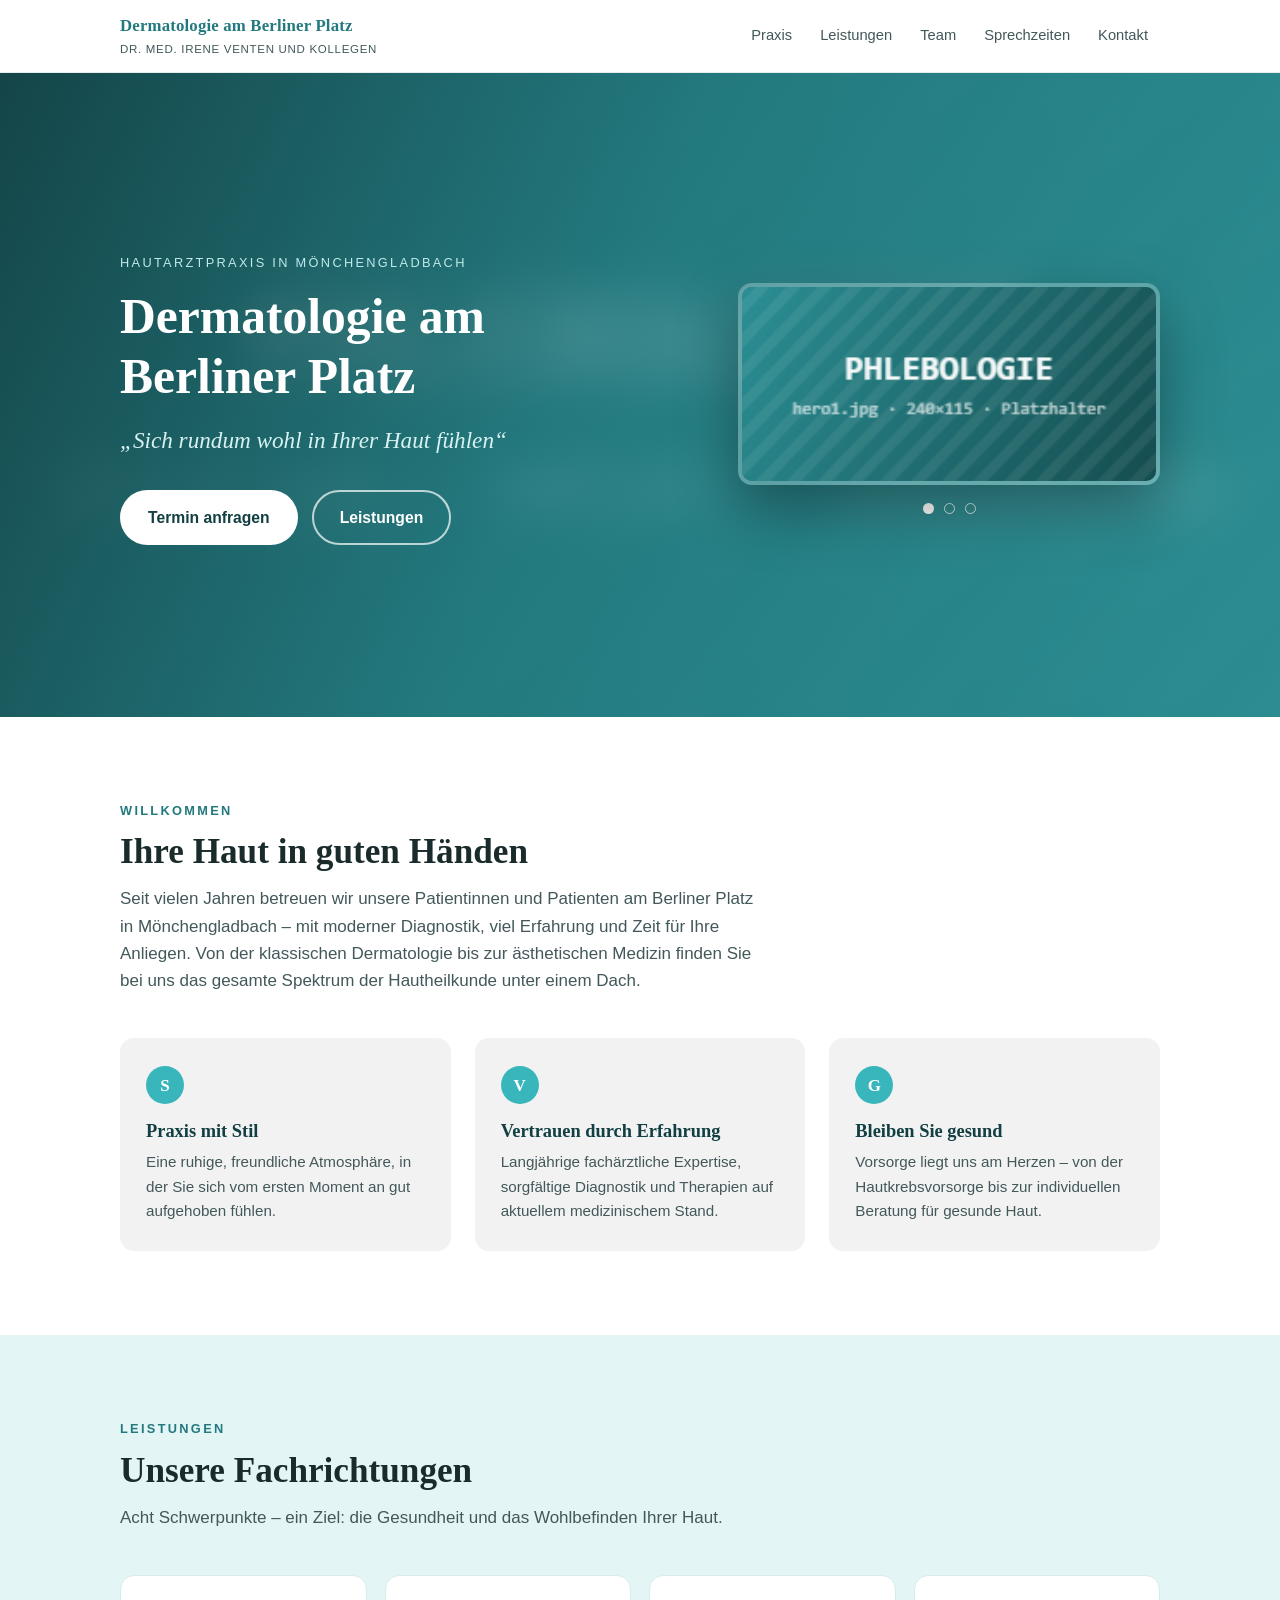
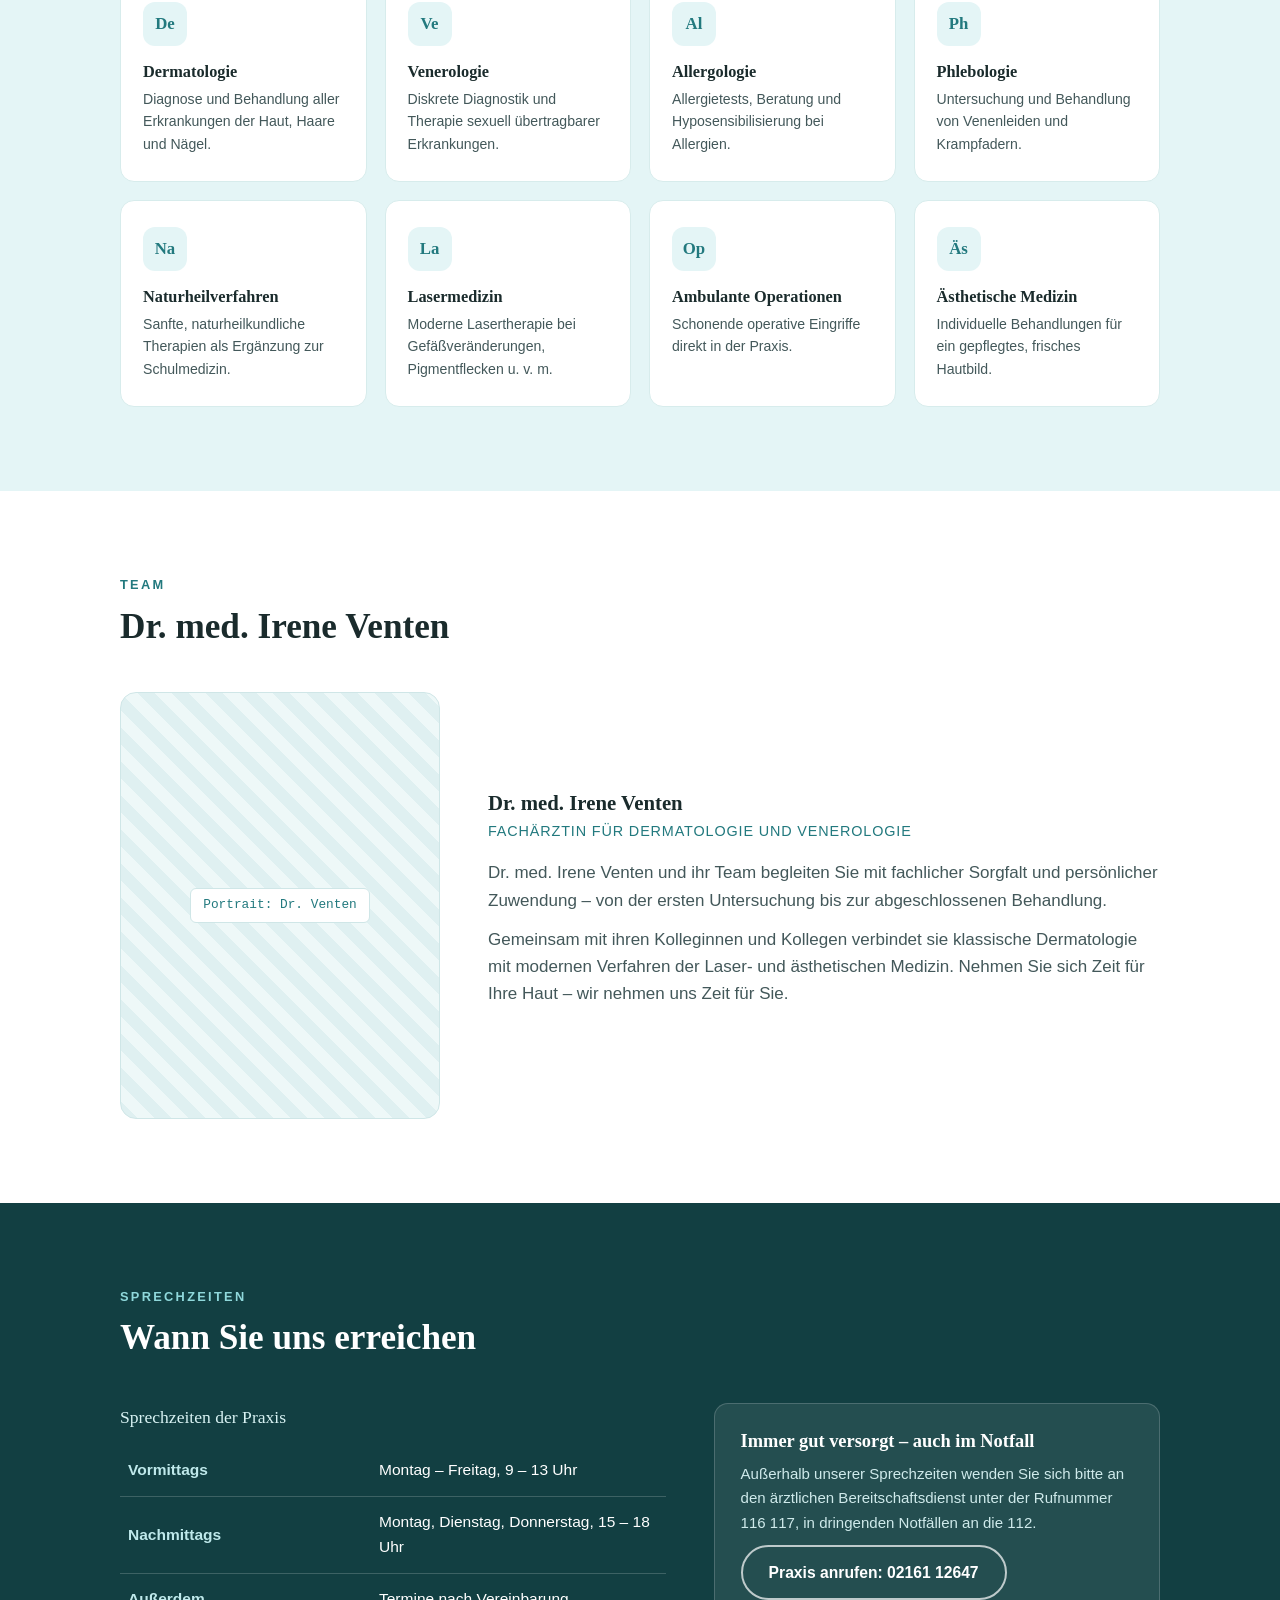
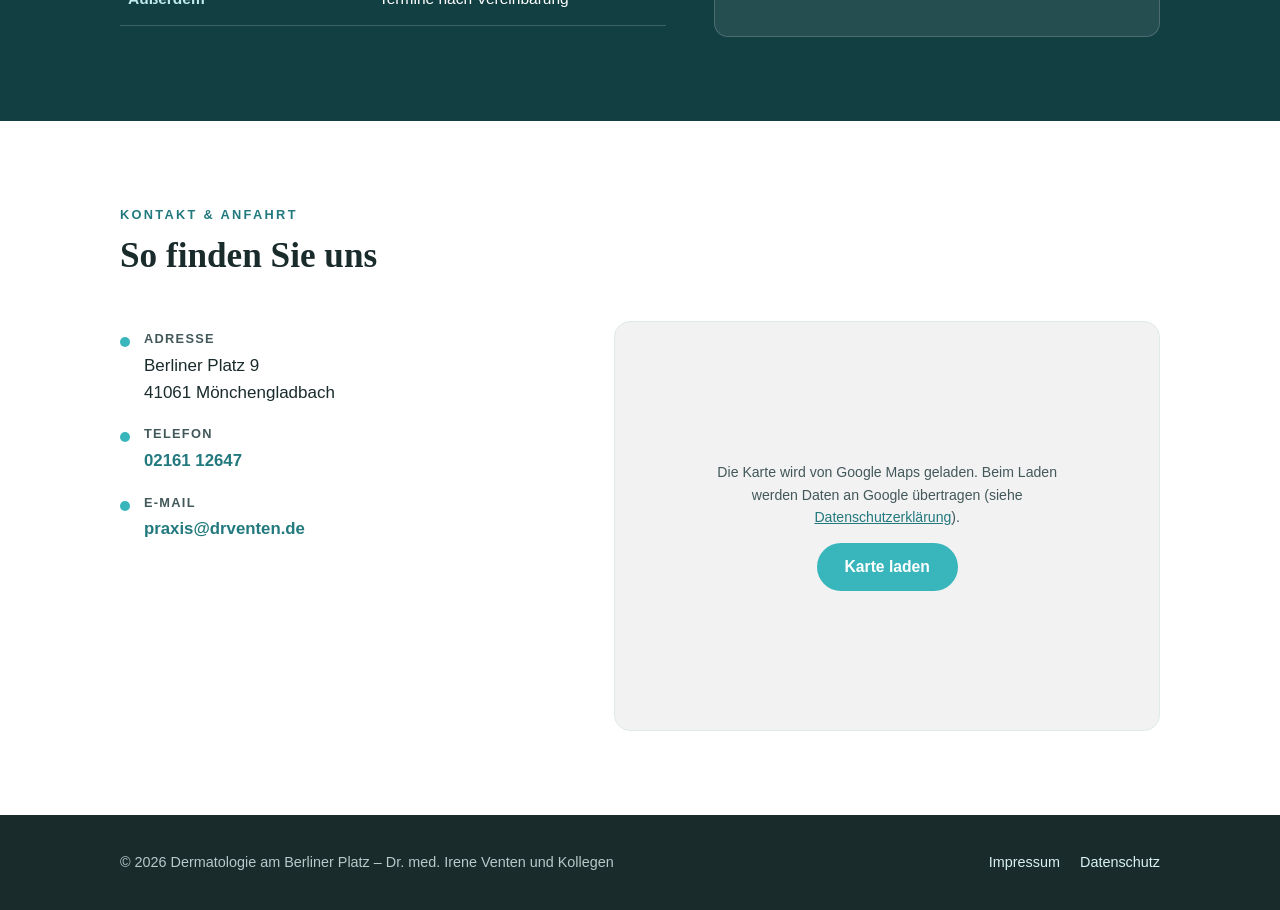
==== entwurf-1/index.html @ 1a789412 "Website-Relaunch: 3 One-Pager-Entwürfe für Dermatologie am Berliner Platz Drei statische Entwürfe (e" ====
<!DOCTYPE html>
<html lang="de">
<head>
<meta charset="utf-8">
<meta name="viewport" content="width=device-width, initial-scale=1">
<title>Dermatologie am Berliner Platz – Dr. med. Irene Venten und Kollegen | Mönchengladbach</title>
<meta name="description" content="Hautarztpraxis Dr. med. Irene Venten und Kollegen am Berliner Platz 9 in Mönchengladbach. Dermatologie, Allergologie, Phlebologie, Lasermedizin und mehr. Tel. 02161 12647.">
<link rel="stylesheet" href="styles.css">
</head>
<body>
<a class="skip-link" href="#main">Zum Inhalt springen</a>

<header class="site-header">
  <div class="container header-inner">
    <a class="brand" href="#top">
      <strong>Dermatologie am Berliner Platz</strong>
      <span>Dr. med. Irene Venten und Kollegen</span>
    </a>
    <button class="nav-toggle" aria-expanded="false" aria-controls="hauptnavigation" aria-label="Menü öffnen"><span class="bars"></span></button>
    <nav class="main-nav" id="hauptnavigation" aria-label="Hauptnavigation">
      <ul>
        <li><a href="#praxis">Praxis</a></li>
        <li><a href="#leistungen">Leistungen</a></li>
        <li><a href="#team">Team</a></li>
        <li><a href="#sprechzeiten">Sprechzeiten</a></li>
        <li><a href="#kontakt">Kontakt</a></li>
      </ul>
    </nav>
  </div>
</header>

<main id="main">

  <!-- Hero mit Bild-Slideshow -->
  <section class="hero" id="top" aria-label="Willkommen" data-screen-label="Hero">
    <div class="hero-bg" aria-hidden="true">
      <img src="assets/hero1.jpg" alt="">
      <img src="assets/hero2.jpg" alt="">
      <img src="assets/hero3.jpg" alt="">
    </div>
    <div class="hero-overlay" aria-hidden="true"></div>
    <div class="container hero-inner">
      <div>
        <p class="hero-eyebrow">Hautarztpraxis in Mönchengladbach</p>
        <h1>Dermatologie am Berliner Platz</h1>
        <p class="claim">„Sich rundum wohl in Ihrer Haut fühlen“</p>
        <div class="hero-actions">
          <a class="btn btn-primary" href="tel:+49216112647">Termin anfragen</a>
          <a class="btn btn-ghost" href="#leistungen">Leistungen</a>
        </div>
      </div>
      <div>
        <div class="hero-frame">
          <img src="assets/hero1.jpg" alt="Phlebologie – Untersuchung und Behandlung der Beinvenen">
          <img src="assets/hero2.jpg" alt="Ästhetische Medizin – entspannte Patientin bei der Behandlung">
          <img src="assets/hero3.jpg" alt="Hautkrebs-Screening mit dem Dermatoskop">
        </div>
        <div class="hero-dots" role="group" aria-label="Bild auswählen">
          <button type="button" aria-label="Bild 1: Phlebologie" aria-current="true"></button>
          <button type="button" aria-label="Bild 2: Ästhetische Medizin" aria-current="false"></button>
          <button type="button" aria-label="Bild 3: Hautkrebs-Screening" aria-current="false"></button>
        </div>
      </div>
    </div>
  </section>

  <!-- Über die Praxis -->
  <section class="about" id="praxis" data-screen-label="Über die Praxis">
    <div class="container">
      <div class="section-head reveal">
        <span class="kicker">Willkommen</span>
        <h2>Ihre Haut in guten Händen</h2>
        <p>Seit vielen Jahren betreuen wir unsere Patientinnen und Patienten am Berliner Platz in Mönchengladbach – mit moderner Diagnostik, viel Erfahrung und Zeit für Ihre Anliegen. Von der klassischen Dermatologie bis zur ästhetischen Medizin finden Sie bei uns das gesamte Spektrum der Hautheilkunde unter einem Dach.</p>
      </div>
      <div class="values">
        <article class="value-card reveal">
          <div class="value-mark" aria-hidden="true">S</div>
          <h3>Praxis mit Stil</h3>
          <p>Eine ruhige, freundliche Atmosphäre, in der Sie sich vom ersten Moment an gut aufgehoben fühlen.</p>
        </article>
        <article class="value-card reveal">
          <div class="value-mark" aria-hidden="true">V</div>
          <h3>Vertrauen durch Erfahrung</h3>
          <p>Langjährige fachärztliche Expertise, sorgfältige Diagnostik und Therapien auf aktuellem medizinischem Stand.</p>
        </article>
        <article class="value-card reveal">
          <div class="value-mark" aria-hidden="true">G</div>
          <h3>Bleiben Sie gesund</h3>
          <p>Vorsorge liegt uns am Herzen – von der Hautkrebsvorsorge bis zur individuellen Beratung für gesunde Haut.</p>
        </article>
      </div>
    </div>
  </section>

  <!-- Leistungen -->
  <section class="services" id="leistungen" data-screen-label="Leistungen">
    <div class="container">
      <div class="section-head reveal">
        <span class="kicker">Leistungen</span>
        <h2>Unsere Fachrichtungen</h2>
        <p>Acht Schwerpunkte – ein Ziel: die Gesundheit und das Wohlbefinden Ihrer Haut.</p>
      </div>
      <div class="service-grid">
        <article class="service-card reveal"><div class="mono" aria-hidden="true">De</div><h3>Dermatologie</h3><p>Diagnose und Behandlung aller Erkrankungen der Haut, Haare und Nägel.</p></article>
        <article class="service-card reveal"><div class="mono" aria-hidden="true">Ve</div><h3>Venerologie</h3><p>Diskrete Diagnostik und Therapie sexuell übertragbarer Erkrankungen.</p></article>
        <article class="service-card reveal"><div class="mono" aria-hidden="true">Al</div><h3>Allergologie</h3><p>Allergietests, Beratung und Hyposensibilisierung bei Allergien.</p></article>
        <article class="service-card reveal"><div class="mono" aria-hidden="true">Ph</div><h3>Phlebologie</h3><p>Untersuchung und Behandlung von Venenleiden und Krampfadern.</p></article>
        <article class="service-card reveal"><div class="mono" aria-hidden="true">Na</div><h3>Naturheilverfahren</h3><p>Sanfte, naturheilkundliche Therapien als Ergänzung zur Schulmedizin.</p></article>
        <article class="service-card reveal"><div class="mono" aria-hidden="true">La</div><h3>Lasermedizin</h3><p>Moderne Lasertherapie bei Gefäßveränderungen, Pigmentflecken u.&nbsp;v.&nbsp;m.</p></article>
        <article class="service-card reveal"><div class="mono" aria-hidden="true">Op</div><h3>Ambulante Operationen</h3><p>Schonende operative Eingriffe direkt in der Praxis.</p></article>
        <article class="service-card reveal"><div class="mono" aria-hidden="true">Äs</div><h3>Ästhetische Medizin</h3><p>Individuelle Behandlungen für ein gepflegtes, frisches Hautbild.</p></article>
      </div>
    </div>
  </section>

  <!-- Team -->
  <section class="team" id="team" data-screen-label="Team">
    <div class="container">
      <div class="section-head reveal">
        <span class="kicker">Team</span>
        <h2>Dr. med. Irene Venten</h2>
      </div>
      <div class="team-grid">
        <div class="portrait reveal" role="img" aria-label="Platzhalter für ein Portraitfoto von Dr. med. Irene Venten">
          <span>Portrait: Dr. Venten</span>
        </div>
        <div class="team-text reveal">
          <h3>Dr. med. Irene Venten</h3>
          <p class="role">Fachärztin für Dermatologie und Venerologie</p>
          <p>Dr. med. Irene Venten und ihr Team begleiten Sie mit fachlicher Sorgfalt und persönlicher Zuwendung – von der ersten Untersuchung bis zur abgeschlossenen Behandlung.</p>
          <p>Gemeinsam mit ihren Kolleginnen und Kollegen verbindet sie klassische Dermatologie mit modernen Verfahren der Laser- und ästhetischen Medizin. Nehmen Sie sich Zeit für Ihre Haut – wir nehmen uns Zeit für Sie.</p>
        </div>
      </div>
    </div>
  </section>

  <!-- Sprechzeiten -->
  <section class="hours" id="sprechzeiten" data-screen-label="Sprechzeiten">
    <div class="container">
      <div class="section-head reveal">
        <span class="kicker">Sprechzeiten</span>
        <h2>Wann Sie uns erreichen</h2>
      </div>
      <div class="hours-grid">
        <table class="reveal">
          <caption>Sprechzeiten der Praxis</caption>
          <tbody>
            <tr><th scope="row">Vormittags</th><td>Montag – Freitag, 9 – 13 Uhr</td></tr>
            <tr><th scope="row">Nachmittags</th><td>Montag, Dienstag, Donnerstag, 15 – 18 Uhr</td></tr>
            <tr><th scope="row">Außerdem</th><td>Termine nach Vereinbarung</td></tr>
          </tbody>
        </table>
        <aside class="notfall reveal">
          <h3>Immer gut versorgt – auch im Notfall</h3>
          <p>Außerhalb unserer Sprechzeiten wenden Sie sich bitte an den ärztlichen Bereitschaftsdienst unter der Rufnummer 116&nbsp;117, in dringenden Notfällen an die 112.</p>
          <p><a class="btn btn-ghost" href="tel:+49216112647">Praxis anrufen: 02161 12647</a></p>
        </aside>
      </div>
    </div>
  </section>

  <!-- Kontakt -->
  <section class="contact" id="kontakt" data-screen-label="Kontakt">
    <div class="container">
      <div class="section-head reveal">
        <span class="kicker">Kontakt &amp; Anfahrt</span>
        <h2>So finden Sie uns</h2>
      </div>
      <div class="contact-grid">
        <ul class="contact-list reveal">
          <li><span class="dot" aria-hidden="true"></span><div><strong>Adresse</strong>Berliner Platz 9<br>41061 Mönchengladbach</div></li>
          <li><span class="dot" aria-hidden="true"></span><div><strong>Telefon</strong><a href="tel:+49216112647">02161 12647</a></div></li>
          <li><span class="dot" aria-hidden="true"></span><div><strong>E-Mail</strong><a href="mailto:praxis@drventen.de">praxis@drventen.de</a></div></li>
        </ul>
        <div class="map-shell reveal">
          <div class="map-consent">
            <p>Die Karte wird von Google Maps geladen. Beim Laden werden Daten an Google übertragen (siehe <a href="datenschutz.html">Datenschutzerklärung</a>).</p>
            <button type="button" class="btn btn-primary" data-load-map>Karte laden</button>
          </div>
        </div>
      </div>
    </div>
  </section>

</main>

<footer class="site-footer">
  <div class="container footer-inner">
    <p>© <span data-year>2026</span> Dermatologie am Berliner Platz – Dr. med. Irene Venten und Kollegen</p>
    <nav aria-label="Rechtliches">
      <a href="impressum.html">Impressum</a>
      <a href="datenschutz.html">Datenschutz</a>
    </nav>
  </div>
</footer>

<script src="script.js"></script>
</body>
</html>
---- entwurf-1/styles.css ----
/* Entwurf 1 — Bild-Hero · Dermatologie am Berliner Platz */
:root{
  --tuerkis:#38B6BC;
  --tuerkis-dunkel:#22797e;
  --tuerkis-tief:#123f42;
  --tuerkis-hell:#e4f5f6;
  --grau:#F2F2F2;
  --ink:#1a2b2c;
  --ink-soft:#43585a;
  --weiss:#ffffff;
  --serif:"Tinos","Georgia","Times New Roman",serif;
  --sans:"Helvetica Neue",Helvetica,Arial,sans-serif;
}
*{box-sizing:border-box;margin:0;padding:0}
html{scroll-behavior:smooth;scroll-padding-top:84px}
body{font-family:var(--sans);color:var(--ink);background:var(--weiss);line-height:1.6;font-size:17px;-webkit-font-smoothing:antialiased}
img{max-width:100%;display:block}
a{color:var(--tuerkis-dunkel)}
a:hover{color:var(--tuerkis)}
h1,h2,h3{font-family:var(--serif);font-weight:700;line-height:1.2;text-wrap:balance}
:focus-visible{outline:3px solid var(--tuerkis);outline-offset:2px;border-radius:2px}
.container{max-width:1080px;margin:0 auto;padding:0 20px}
.skip-link{position:absolute;left:-9999px;top:0;background:var(--tuerkis-tief);color:#fff;padding:10px 16px;z-index:200}
.skip-link:focus{left:8px;top:8px;color:#fff}

/* Header */
.site-header{position:sticky;top:0;z-index:100;background:rgba(255,255,255,.94);backdrop-filter:blur(8px);border-bottom:1px solid #e5eded}
.header-inner{display:flex;align-items:center;justify-content:space-between;gap:16px;height:72px}
.brand{display:flex;flex-direction:column;text-decoration:none;color:var(--ink)}
.brand strong{font-family:var(--serif);font-size:1.05rem;color:var(--tuerkis-dunkel);letter-spacing:.01em}
.brand span{font-size:.72rem;color:var(--ink-soft);letter-spacing:.06em;text-transform:uppercase}
.main-nav ul{display:flex;gap:4px;list-style:none}
.main-nav a{display:block;padding:8px 12px;text-decoration:none;color:var(--ink-soft);font-size:.92rem;border-radius:6px;transition:background .2s,color .2s}
.main-nav a:hover,.main-nav a:focus-visible{background:var(--tuerkis-hell);color:var(--tuerkis-tief)}
.nav-toggle{display:none;background:none;border:1px solid #d4e2e3;border-radius:8px;padding:9px 12px;cursor:pointer;color:var(--ink)}
.nav-toggle .bars{display:block;width:20px;height:2px;background:currentColor;position:relative}
.nav-toggle .bars::before,.nav-toggle .bars::after{content:"";position:absolute;left:0;width:20px;height:2px;background:currentColor}
.nav-toggle .bars::before{top:-6px}.nav-toggle .bars::after{top:6px}

/* Hero mit Slideshow */
.hero{position:relative;overflow:hidden;background:var(--tuerkis-tief);color:#fff}
.hero-bg{position:absolute;inset:0}
.hero-bg img{position:absolute;inset:0;width:100%;height:100%;object-fit:cover;filter:blur(22px) saturate(1.05);transform:scale(1.15);opacity:0;transition:opacity 1.5s ease}
.hero-bg img.is-active{opacity:1}
.hero-overlay{position:absolute;inset:0;background:linear-gradient(115deg,rgba(18,63,66,.92) 0%,rgba(34,121,126,.82) 45%,rgba(56,182,188,.55) 100%)}
.hero-inner{position:relative;display:grid;grid-template-columns:1.15fr .85fr;gap:48px;align-items:center;padding-top:96px;padding-bottom:88px}
.hero-eyebrow{font-size:.8rem;letter-spacing:.18em;text-transform:uppercase;color:#bfe9eb;margin-bottom:14px}
.hero h1{font-size:clamp(2rem,4.5vw,3.1rem);margin-bottom:16px;color:#fff}
.hero .claim{font-family:var(--serif);font-style:italic;font-size:clamp(1.15rem,2.2vw,1.45rem);color:#d8f2f3;margin-bottom:30px}
.hero-actions{display:flex;flex-wrap:wrap;gap:14px}
.btn{display:inline-flex;align-items:center;gap:8px;padding:13px 26px;border-radius:999px;text-decoration:none;font-weight:600;font-size:.98rem;transition:transform .2s,box-shadow .2s,background .2s;border:2px solid transparent}
.btn:hover{transform:translateY(-2px)}
.btn-primary{background:#fff;color:var(--tuerkis-tief)}
.btn-primary:hover{box-shadow:0 8px 24px rgba(0,0,0,.25);color:var(--tuerkis-tief)}
.btn-ghost{border-color:rgba(255,255,255,.7);color:#fff}
.btn-ghost:hover{background:rgba(255,255,255,.12);color:#fff}
/* gerahmtes, scharfes Vorschaubild */
.hero-frame{position:relative;aspect-ratio:240/115;border-radius:14px;overflow:hidden;box-shadow:0 24px 60px rgba(0,0,0,.35);border:4px solid rgba(255,255,255,.25)}
.hero-frame img{position:absolute;inset:0;width:100%;height:100%;object-fit:cover;image-rendering:auto;opacity:0;transition:opacity 1.5s ease}
.hero-frame img.is-active{opacity:1}
.hero-dots{display:flex;gap:10px;justify-content:center;margin-top:18px}
.hero-dots button{width:11px;height:11px;border-radius:50%;border:1px solid rgba(255,255,255,.8);background:transparent;cursor:pointer;padding:0;transition:background .3s}
.hero-dots button[aria-current="true"]{background:#fff}
.hero-note{position:relative;text-align:center;font-size:.72rem;color:rgba(255,255,255,.55);padding-bottom:14px}

/* Sektionen */
section{padding:84px 0}
.section-head{max-width:640px;margin-bottom:44px}
.section-head .kicker{color:var(--tuerkis-dunkel);font-size:.8rem;letter-spacing:.18em;text-transform:uppercase;font-weight:600;display:block;margin-bottom:10px}
.section-head h2{font-size:clamp(1.6rem,3vw,2.2rem)}
.section-head p{margin-top:12px;color:var(--ink-soft)}

/* Über */
.about{background:var(--weiss)}
.values{display:grid;grid-template-columns:repeat(3,1fr);gap:24px;margin-top:8px}
.value-card{background:var(--grau);border-radius:14px;padding:28px 26px;transition:transform .25s,box-shadow .25s}
.value-card:hover{transform:translateY(-4px);box-shadow:0 12px 30px rgba(26,43,44,.09)}
.value-card h3{font-size:1.15rem;margin-bottom:8px;color:var(--tuerkis-tief)}
.value-card p{font-size:.95rem;color:var(--ink-soft)}
.value-mark{width:38px;height:38px;border-radius:50%;background:var(--tuerkis);color:#fff;display:flex;align-items:center;justify-content:center;font-weight:700;font-family:var(--serif);margin-bottom:16px}

/* Leistungen */
.services{background:var(--tuerkis-hell)}
.service-grid{display:grid;grid-template-columns:repeat(4,1fr);gap:18px}
.service-card{background:#fff;border-radius:14px;padding:26px 22px;border:1px solid #d7ecec;transition:transform .25s,box-shadow .25s}
.service-card:hover{transform:translateY(-4px);box-shadow:0 14px 32px rgba(18,63,66,.12)}
.service-card .mono{width:44px;height:44px;border-radius:12px;background:var(--tuerkis-hell);color:var(--tuerkis-dunkel);display:flex;align-items:center;justify-content:center;font-family:var(--serif);font-weight:700;font-size:1.05rem;margin-bottom:16px}
.service-card h3{font-size:1.02rem;margin-bottom:6px}
.service-card p{font-size:.88rem;color:var(--ink-soft)}

/* Team */
.team-grid{display:grid;grid-template-columns:320px 1fr;gap:48px;align-items:center}
.portrait{aspect-ratio:3/4;border-radius:16px;background:repeating-linear-gradient(45deg,#dff0f1,#dff0f1 12px,#eef8f8 12px,#eef8f8 24px);display:flex;align-items:center;justify-content:center;border:1px solid #cfe6e7}
.portrait span{font-family:monospace;font-size:.8rem;color:var(--tuerkis-dunkel);background:#fff;padding:6px 12px;border-radius:6px;border:1px solid #cfe6e7}
.team-text h3{font-size:1.3rem;margin-bottom:4px}
.team-text .role{color:var(--tuerkis-dunkel);font-size:.9rem;letter-spacing:.06em;text-transform:uppercase;margin-bottom:16px}
.team-text p{color:var(--ink-soft);margin-bottom:12px}

/* Sprechzeiten */
.hours{background:var(--tuerkis-tief);color:#fff}
.hours .section-head .kicker{color:#8fd8db}
.hours .section-head h2{color:#fff}
.hours-grid{display:grid;grid-template-columns:1.1fr .9fr;gap:48px;align-items:start}
.hours table{width:100%;border-collapse:collapse}
.hours caption{text-align:left;font-family:var(--serif);font-size:1.1rem;margin-bottom:14px;color:#d8f2f3}
.hours th,.hours td{text-align:left;padding:13px 8px;border-bottom:1px solid rgba(255,255,255,.18);font-size:.97rem}
.hours th{font-weight:600;color:#bfe9eb;width:46%}
.notfall{background:rgba(255,255,255,.08);border:1px solid rgba(255,255,255,.18);border-radius:14px;padding:26px}
.notfall h3{color:#fff;font-size:1.15rem;margin-bottom:10px}
.notfall p{color:#cfeaeb;font-size:.94rem;margin-bottom:10px}

/* Kontakt */
.contact-grid{display:grid;grid-template-columns:.9fr 1.1fr;gap:48px;align-items:start}
.contact-list{list-style:none;display:grid;gap:18px;margin-top:8px}
.contact-list li{display:flex;gap:14px;align-items:flex-start}
.contact-list .dot{flex:none;width:10px;height:10px;border-radius:50%;background:var(--tuerkis);margin-top:8px}
.contact-list strong{display:block;font-size:.8rem;letter-spacing:.1em;text-transform:uppercase;color:var(--ink-soft);margin-bottom:2px}
.contact-list a{font-size:1.05rem;text-decoration:none;font-weight:600}
.contact-list a:hover{text-decoration:underline}
.map-shell{position:relative;border-radius:16px;overflow:hidden;background:var(--grau);aspect-ratio:4/3;border:1px solid #e0eaea}
.map-shell iframe{position:absolute;inset:0;width:100%;height:100%;border:0}
.map-consent{position:absolute;inset:0;display:flex;flex-direction:column;align-items:center;justify-content:center;gap:14px;text-align:center;padding:24px}
.map-consent p{font-size:.88rem;color:var(--ink-soft);max-width:380px}
.map-consent .btn-primary{background:var(--tuerkis);color:#fff}
.map-consent .btn-primary:hover{background:var(--tuerkis-dunkel);color:#fff}

/* Footer */
.site-footer{background:var(--ink);color:#b9c9ca;padding:36px 0;font-size:.9rem}
.footer-inner{display:flex;flex-wrap:wrap;justify-content:space-between;align-items:center;gap:16px}
.footer-inner nav{display:flex;gap:20px}
.site-footer a{color:#d8f2f3;text-decoration:none}
.site-footer a:hover{text-decoration:underline;color:#fff}

/* Scroll-Reveal */
.reveal{opacity:0;transform:translateY(22px);transition:opacity .7s ease,transform .7s ease}
.reveal.is-visible{opacity:1;transform:none}

/* Unterseiten (Impressum/Datenschutz) */
.subpage main{padding:64px 0 96px}
.subpage h1{font-size:clamp(1.8rem,3.5vw,2.4rem);margin-bottom:8px}
.subpage .legal{max-width:760px}
.legal h2{font-size:1.25rem;margin:36px 0 10px}
.legal h3{font-size:1.05rem;margin:24px 0 8px}
.legal p,.legal ul{margin-bottom:12px;color:var(--ink-soft)}
.legal ul{padding-left:22px}
.legal .check-hint{background:var(--tuerkis-hell);border:1px solid #bfe3e5;border-radius:12px;padding:16px 20px;font-size:.92rem;color:var(--tuerkis-tief);margin:20px 0}
.legal .placeholder{background:#fff3cd;border-radius:4px;padding:0 4px;font-family:monospace;font-size:.9em;color:#7a5c00}

@media (prefers-reduced-motion:reduce){
  html{scroll-behavior:auto}
  *{transition-duration:.01ms!important;animation:none!important}
  .reveal{opacity:1;transform:none}
}

/* Responsiv */
@media (max-width:900px){
  .hero-inner{grid-template-columns:1fr;padding-top:72px;padding-bottom:60px;gap:36px}
  .values,.service-grid{grid-template-columns:repeat(2,1fr)}
  .team-grid{grid-template-columns:1fr;gap:32px}
  .portrait{max-width:320px}
  .hours-grid,.contact-grid{grid-template-columns:1fr;gap:36px}
}
@media (max-width:640px){
  .main-nav{display:none;position:absolute;top:72px;left:0;right:0;background:#fff;border-bottom:1px solid #e5eded;padding:12px 20px 20px}
  .main-nav.is-open{display:block}
  .main-nav ul{flex-direction:column;gap:2px}
  .nav-toggle{display:block}
  section{padding:60px 0}
  .values,.service-grid{grid-template-columns:1fr}
}
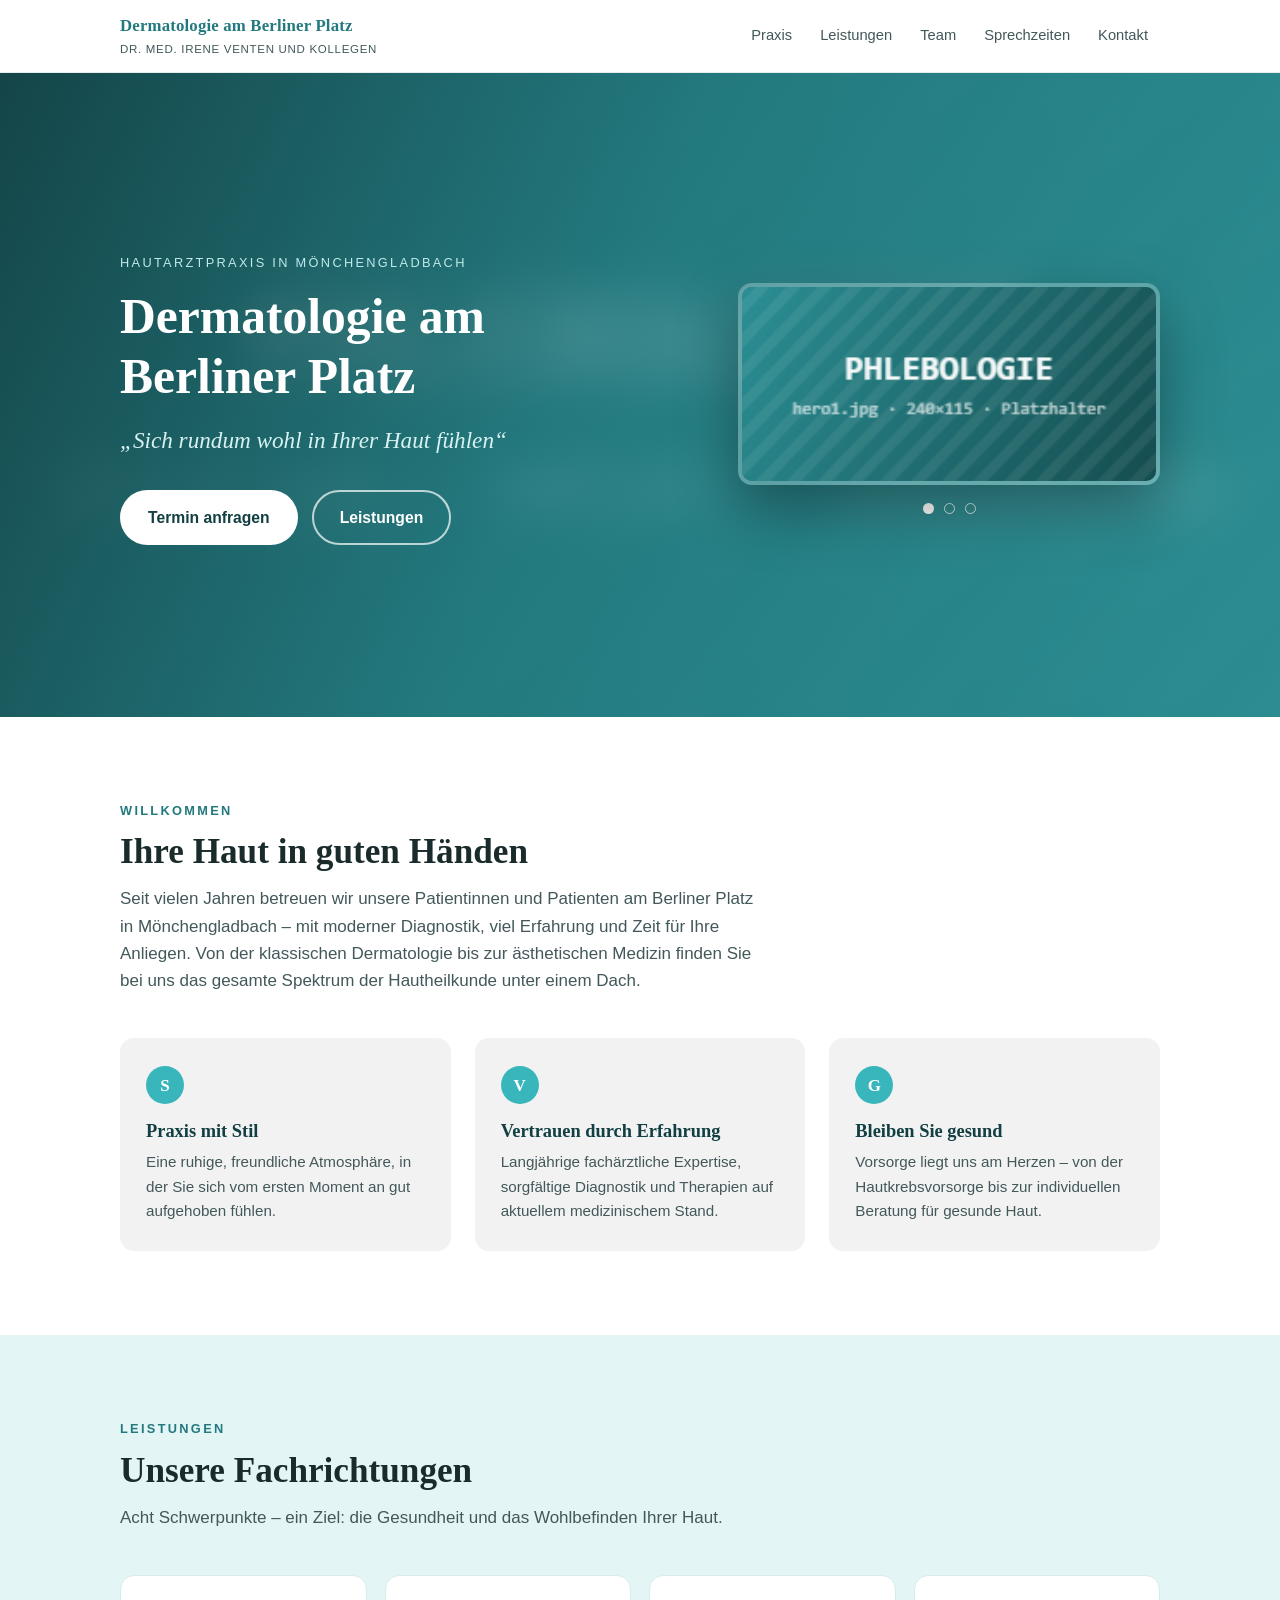
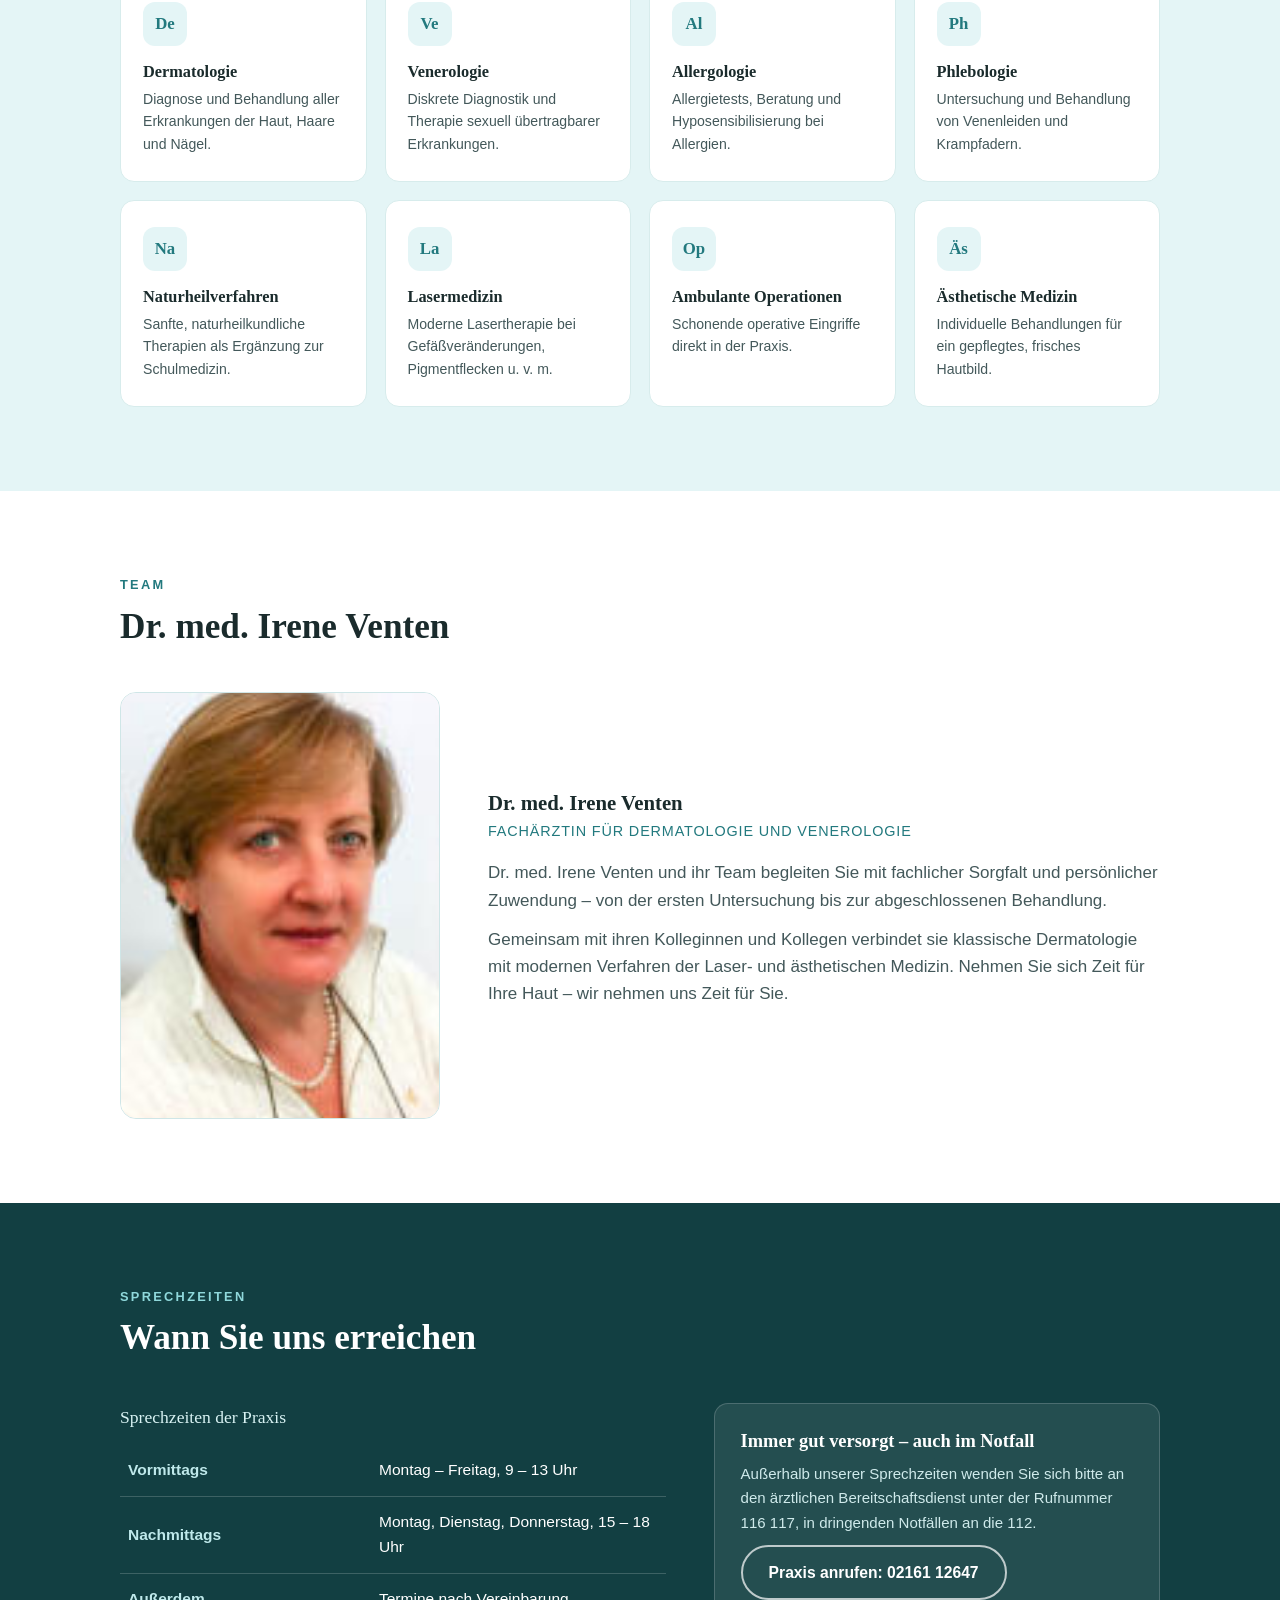
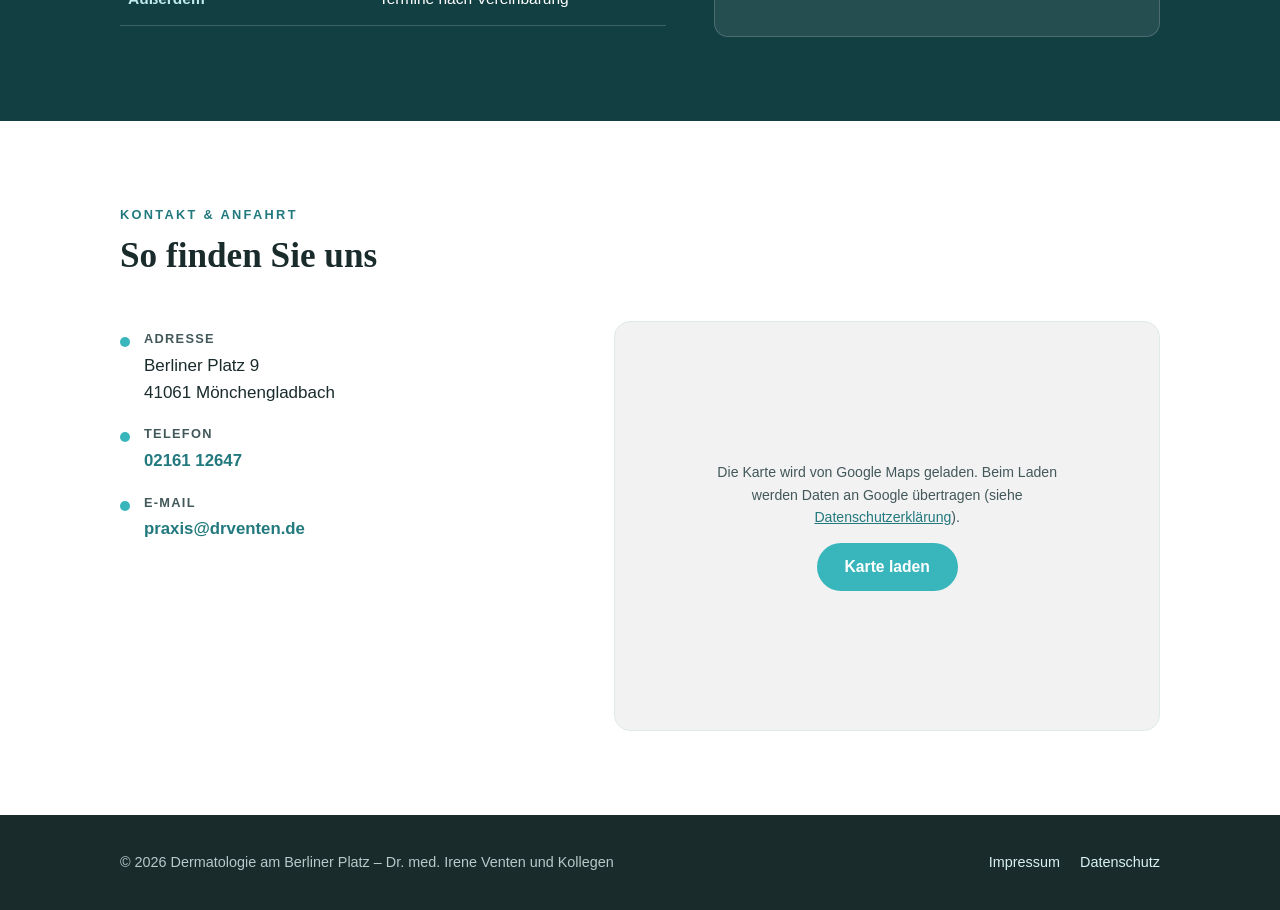
==== commit 861bd644: "Echte Fotos von drventen.de in Heros/Platzhalter eingesetzt - Entwurf 1: Hero-Slideshow mit Behandlu" ====
--- a/entwurf-1/index.html
+++ b/entwurf-1/index.html
@@ -51,13 +51,13 @@
       </div>
       <div>
         <div class="hero-frame">
-          <img src="assets/hero1.jpg" alt="Phlebologie – Untersuchung und Behandlung der Beinvenen">
-          <img src="assets/hero2.jpg" alt="Ästhetische Medizin – entspannte Patientin bei der Behandlung">
+          <img src="assets/hero1.jpg" alt="Behandlungsraum der Praxis mit türkisfarbener Untersuchungsliege">
+          <img src="assets/hero2.jpg" alt="Außenansicht der Praxis Dermatologie am Berliner Platz">
           <img src="assets/hero3.jpg" alt="Hautkrebs-Screening mit dem Dermatoskop">
         </div>
         <div class="hero-dots" role="group" aria-label="Bild auswählen">
-          <button type="button" aria-label="Bild 1: Phlebologie" aria-current="true"></button>
-          <button type="button" aria-label="Bild 2: Ästhetische Medizin" aria-current="false"></button>
+          <button type="button" aria-label="Bild 1: Behandlungsraum" aria-current="true"></button>
+          <button type="button" aria-label="Bild 2: Praxis am Berliner Platz" aria-current="false"></button>
           <button type="button" aria-label="Bild 3: Hautkrebs-Screening" aria-current="false"></button>
         </div>
       </div>
@@ -121,8 +121,8 @@
         <h2>Dr. med. Irene Venten</h2>
       </div>
       <div class="team-grid">
-        <div class="portrait reveal" role="img" aria-label="Platzhalter für ein Portraitfoto von Dr. med. Irene Venten">
-          <span>Portrait: Dr. Venten</span>
+        <div class="portrait reveal">
+          <img src="assets/portrait-venten.jpg" alt="Dr. med. Irene Venten, Fachärztin für Dermatologie und Venerologie">
         </div>
         <div class="team-text reveal">
           <h3>Dr. med. Irene Venten</h3>
--- a/entwurf-1/styles.css
+++ b/entwurf-1/styles.css
@@ -168,3 +168,7 @@
   section{padding:60px 0}
   .values,.service-grid{grid-template-columns:1fr}
 }
+
+/* Echte Fotos in Platzhaltern */
+.portrait{overflow:hidden;padding:0}
+.portrait img{width:100%;height:100%;object-fit:cover;display:block}
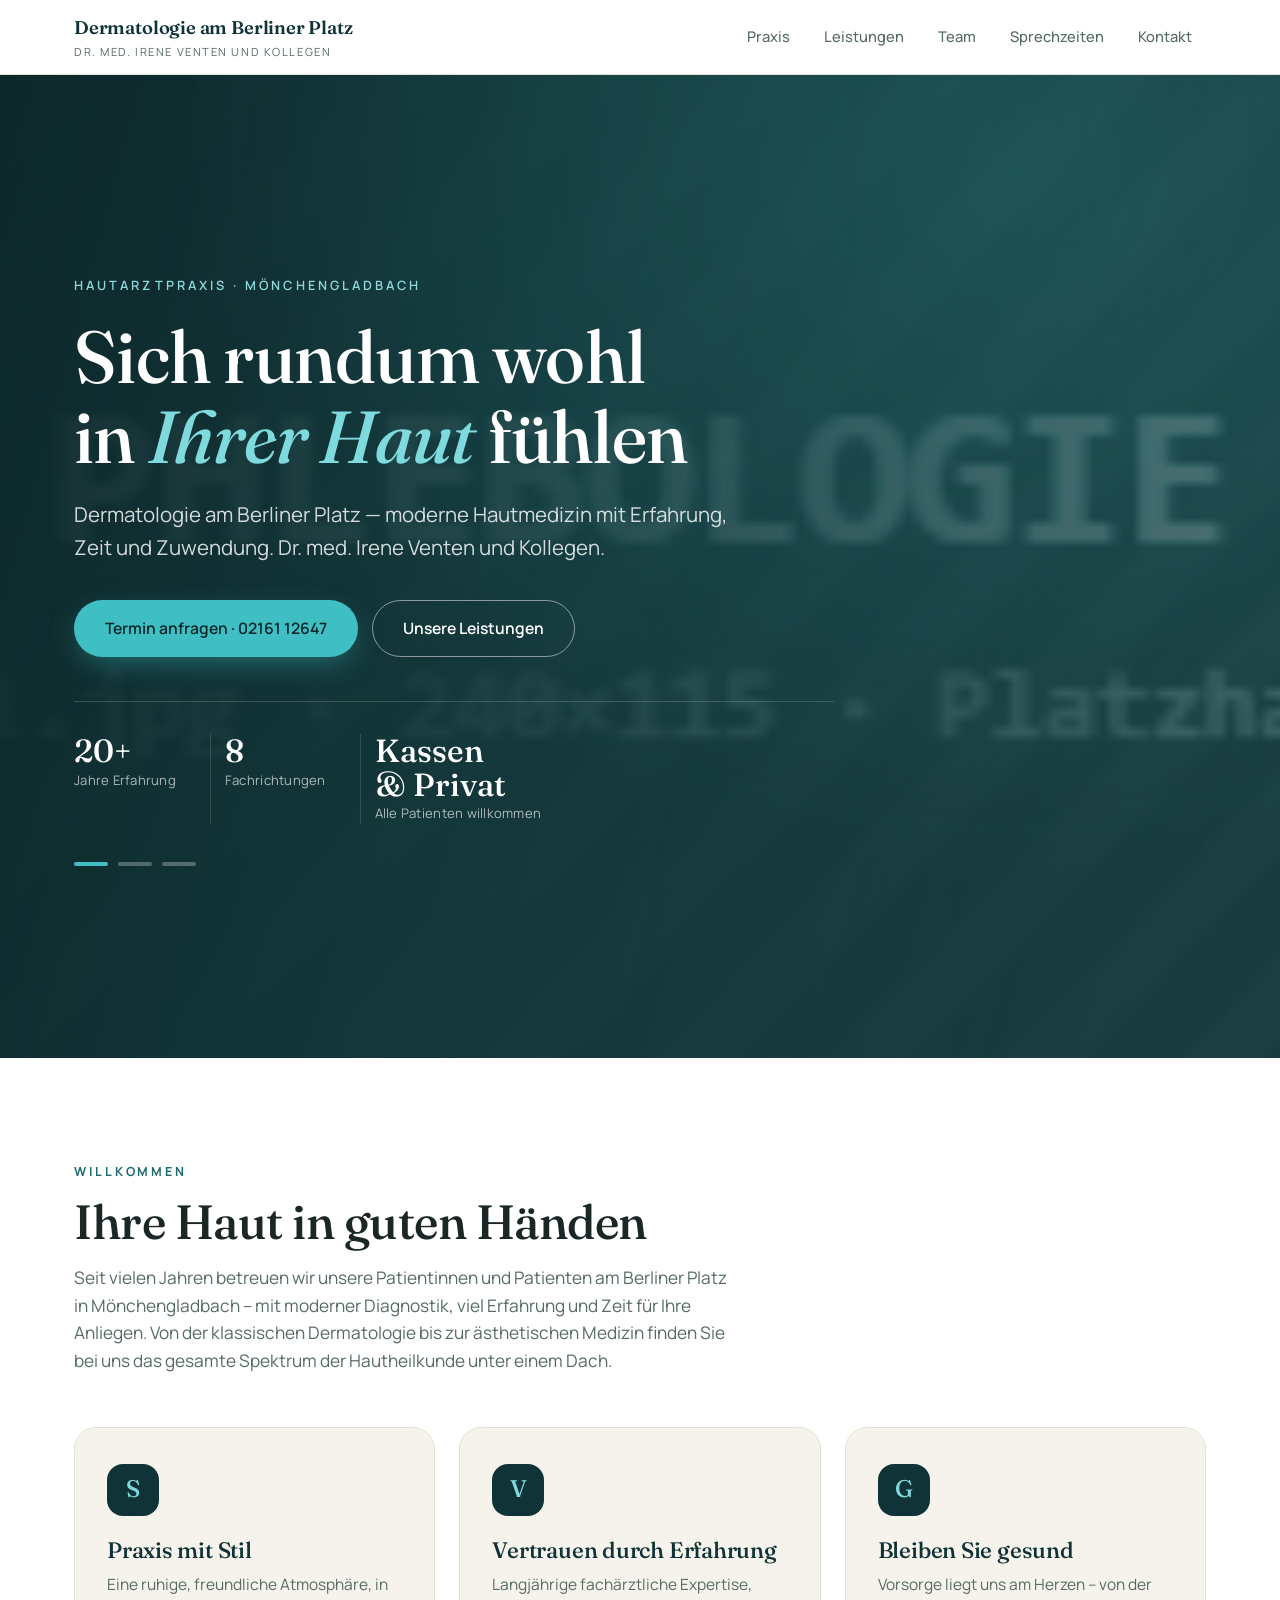
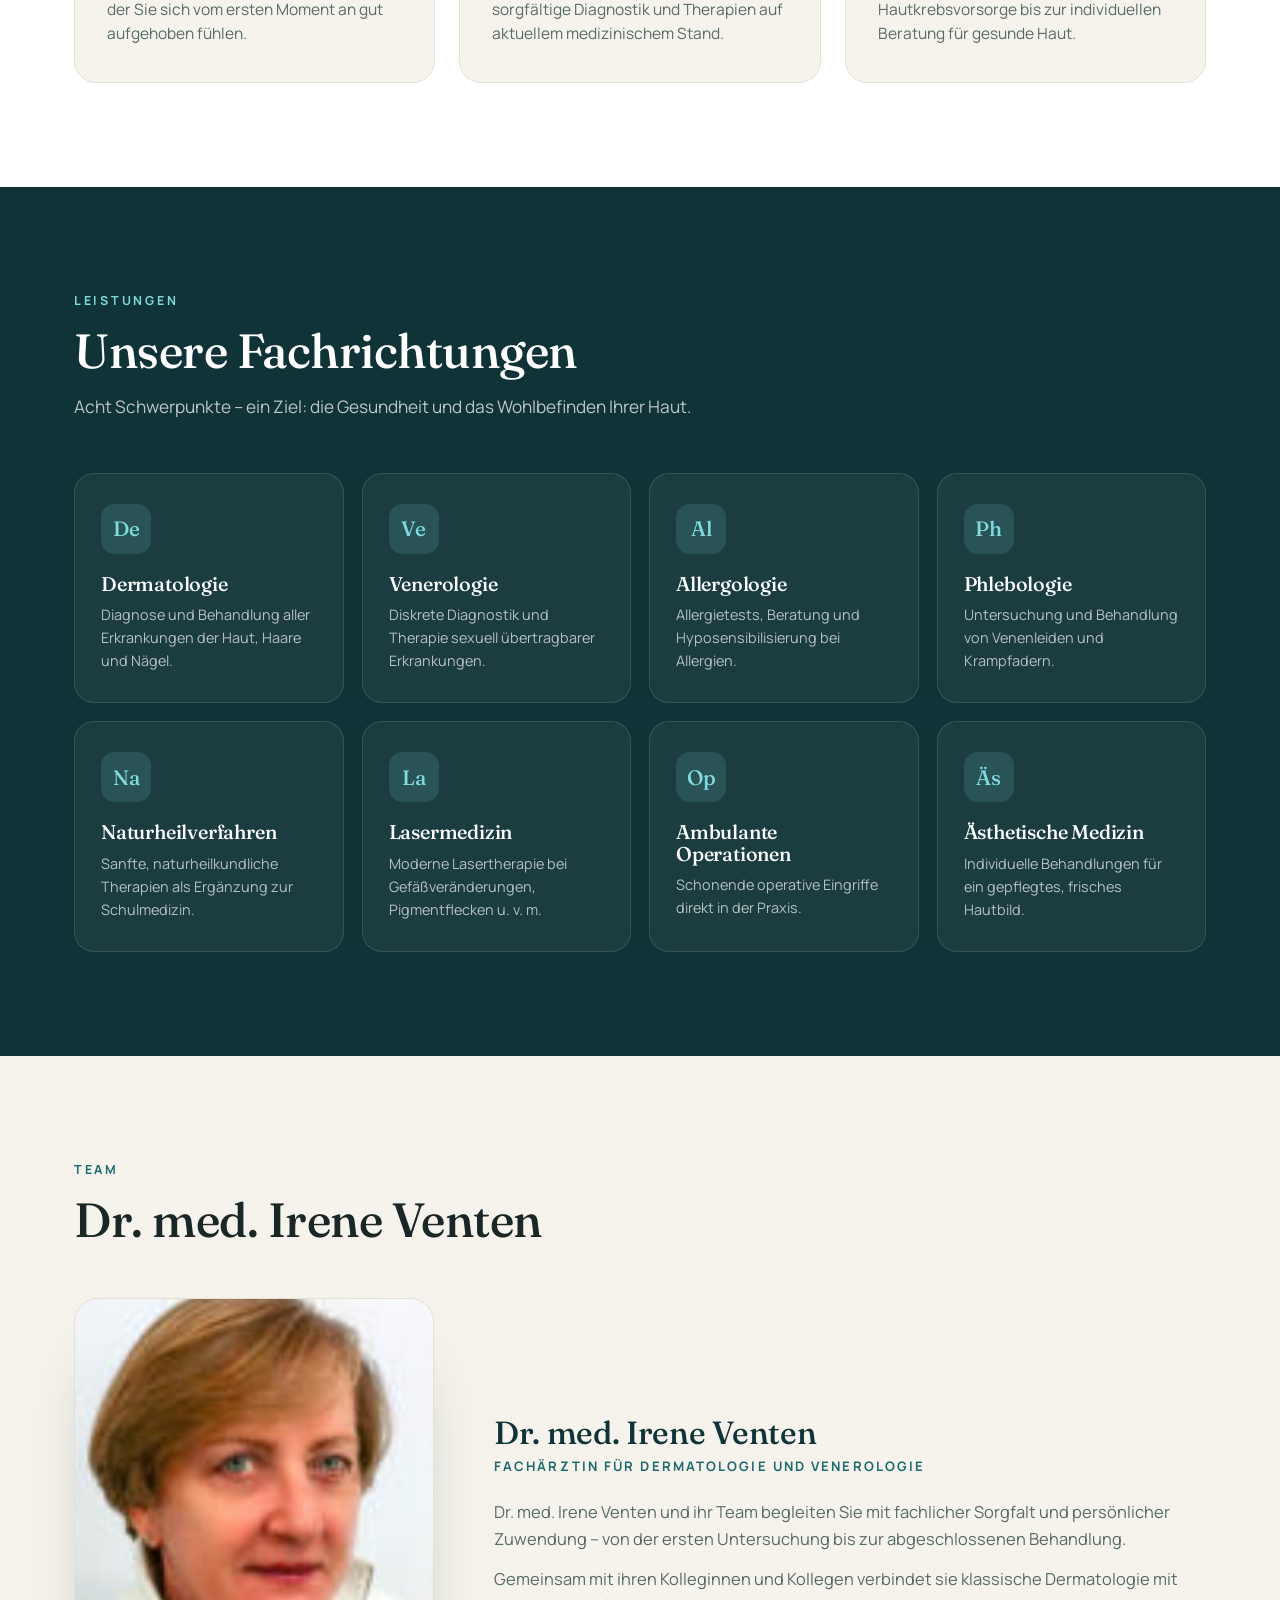
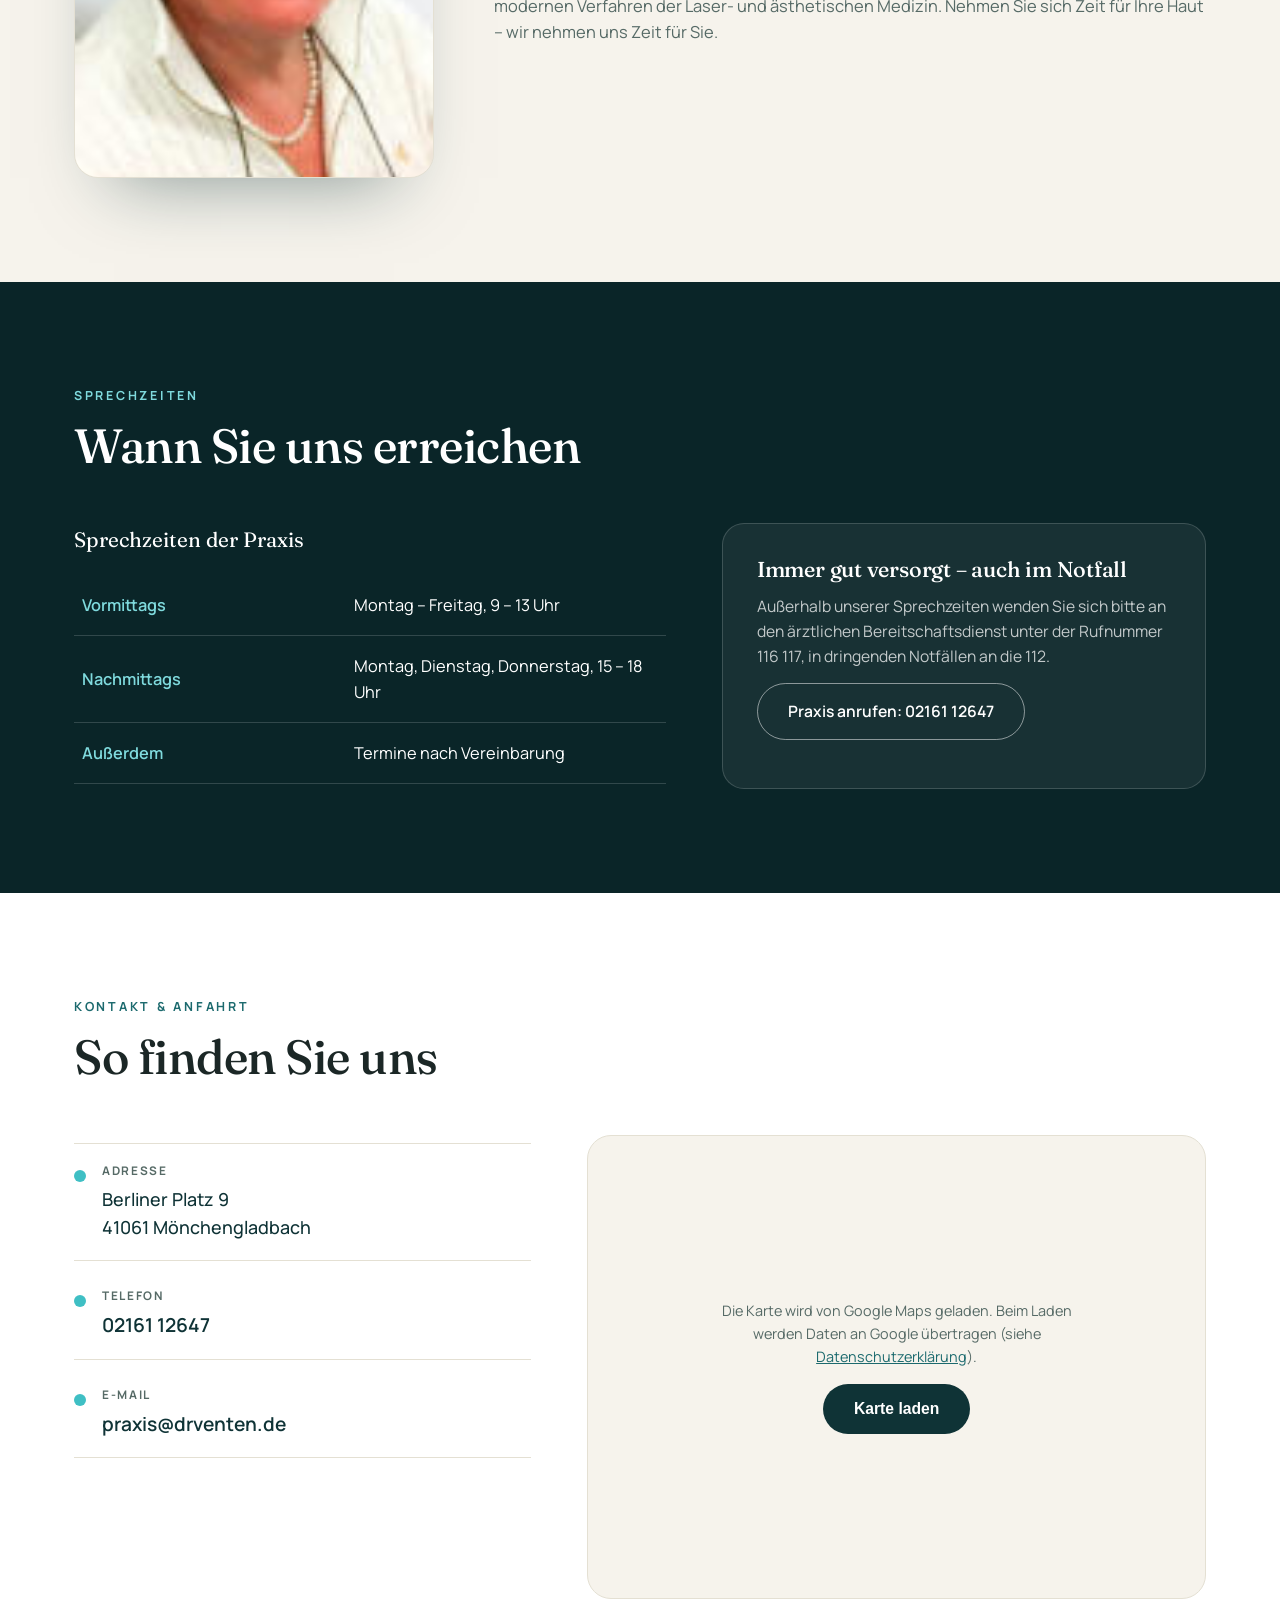
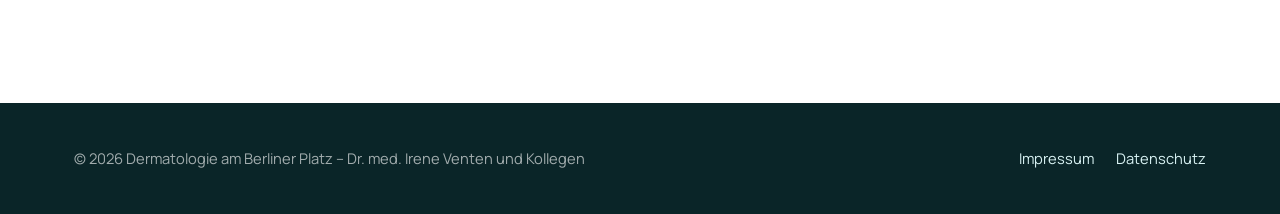
==== commit b42f531c: "Entwurf 4 (Premium & ruhig) neu; Entwurf 1 & 2 Premium-Redesign - Entwurf 4: neuer Agentur-Stil (Vol" ====
--- a/entwurf-1/index.html
+++ b/entwurf-1/index.html
@@ -5,6 +5,10 @@
 <meta name="viewport" content="width=device-width, initial-scale=1">
 <title>Dermatologie am Berliner Platz – Dr. med. Irene Venten und Kollegen | Mönchengladbach</title>
 <meta name="description" content="Hautarztpraxis Dr. med. Irene Venten und Kollegen am Berliner Platz 9 in Mönchengladbach. Dermatologie, Allergologie, Phlebologie, Lasermedizin und mehr. Tel. 02161 12647.">
+<meta name="theme-color" content="#0f3336">
+<link rel="preconnect" href="https://fonts.googleapis.com">
+<link rel="preconnect" href="https://fonts.gstatic.com" crossorigin="anonymous">
+<link href="https://fonts.googleapis.com/css2?family=Fraunces:ital,opsz,wght@0,9..144,400;0,9..144,500;0,9..144,600;1,9..144,500&family=Manrope:wght@400;500;600;700&display=swap" rel="stylesheet">
 <link rel="stylesheet" href="styles.css">
 </head>
 <body>
@@ -40,22 +44,20 @@
     </div>
     <div class="hero-overlay" aria-hidden="true"></div>
     <div class="container hero-inner">
-      <div>
-        <p class="hero-eyebrow">Hautarztpraxis in Mönchengladbach</p>
-        <h1>Dermatologie am Berliner Platz</h1>
-        <p class="claim">„Sich rundum wohl in Ihrer Haut fühlen“</p>
+      <div class="hero-content">
+        <p class="hero-eyebrow">Hautarztpraxis · Mönchengladbach</p>
+        <h1>Sich rundum wohl in <em>Ihrer Haut</em> fühlen</h1>
+        <p class="claim">Dermatologie am Berliner Platz — moderne Hautmedizin mit Erfahrung, Zeit und Zuwendung. Dr. med. Irene Venten und Kollegen.</p>
         <div class="hero-actions">
-          <a class="btn btn-primary" href="tel:+49216112647">Termin anfragen</a>
-          <a class="btn btn-ghost" href="#leistungen">Leistungen</a>
-        </div>
-      </div>
-      <div>
-        <div class="hero-frame">
-          <img src="assets/hero1.jpg" alt="Behandlungsraum der Praxis mit türkisfarbener Untersuchungsliege">
-          <img src="assets/hero2.jpg" alt="Außenansicht der Praxis Dermatologie am Berliner Platz">
-          <img src="assets/hero3.jpg" alt="Hautkrebs-Screening mit dem Dermatoskop">
-        </div>
-        <div class="hero-dots" role="group" aria-label="Bild auswählen">
+          <a class="btn btn-primary" href="tel:+49216112647">Termin anfragen · 02161 12647</a>
+          <a class="btn btn-ghost" href="#leistungen">Unsere Leistungen</a>
+        </div>
+        <ul class="hero-stats" aria-label="Auf einen Blick">
+          <li><strong>20+</strong><span>Jahre Erfahrung</span></li>
+          <li><strong>8</strong><span>Fachrichtungen</span></li>
+          <li><strong>Kassen<br>&amp; Privat</strong><span>Alle Patienten willkommen</span></li>
+        </ul>
+        <div class="hero-dots" role="group" aria-label="Hintergrundbild auswählen">
           <button type="button" aria-label="Bild 1: Behandlungsraum" aria-current="true"></button>
           <button type="button" aria-label="Bild 2: Praxis am Berliner Platz" aria-current="false"></button>
           <button type="button" aria-label="Bild 3: Hautkrebs-Screening" aria-current="false"></button>
--- a/entwurf-1/styles.css
+++ b/entwurf-1/styles.css
@@ -1,15 +1,20 @@
-/* Entwurf 1 — Bild-Hero · Dermatologie am Berliner Platz */
+/* Entwurf 1 — Kräftig & modern · Dermatologie am Berliner Platz
+   Duotone-Foto-Hero, Fraunces Display + Manrope */
 :root{
-  --tuerkis:#38B6BC;
-  --tuerkis-dunkel:#22797e;
-  --tuerkis-tief:#123f42;
-  --tuerkis-hell:#e4f5f6;
-  --grau:#F2F2F2;
-  --ink:#1a2b2c;
-  --ink-soft:#43585a;
+  --tuerkis:#3fbfc4;
+  --tuerkis-dunkel:#1c6a6e;
+  --petrol:#0f3336;
+  --petrol-2:#0a2528;
+  --petrol-3:#12403f;
+  --cream:#f6f3ec;
+  --cream-2:#efeade;
+  --ink:#1b2726;
+  --ink-soft:#566a66;
   --weiss:#ffffff;
-  --serif:"Tinos","Georgia","Times New Roman",serif;
-  --sans:"Helvetica Neue",Helvetica,Arial,sans-serif;
+  --line:#e4e0d3;
+  --serif:"Fraunces","Georgia",serif;
+  --sans:"Manrope","Helvetica Neue",Arial,sans-serif;
+  --ease:cubic-bezier(.22,.61,.18,1);
 }
 *{box-sizing:border-box;margin:0;padding:0}
 html{scroll-behavior:smooth;scroll-padding-top:84px}
@@ -17,158 +22,175 @@
 img{max-width:100%;display:block}
 a{color:var(--tuerkis-dunkel)}
 a:hover{color:var(--tuerkis)}
-h1,h2,h3{font-family:var(--serif);font-weight:700;line-height:1.2;text-wrap:balance}
+h1,h2,h3{font-family:var(--serif);font-weight:500;line-height:1.08;text-wrap:balance;letter-spacing:-.01em}
 :focus-visible{outline:3px solid var(--tuerkis);outline-offset:2px;border-radius:2px}
-.container{max-width:1080px;margin:0 auto;padding:0 20px}
-.skip-link{position:absolute;left:-9999px;top:0;background:var(--tuerkis-tief);color:#fff;padding:10px 16px;z-index:200}
+.container{max-width:1180px;margin:0 auto;padding:0 24px}
+.skip-link{position:absolute;left:-9999px;top:0;background:var(--petrol);color:#fff;padding:10px 16px;z-index:200}
 .skip-link:focus{left:8px;top:8px;color:#fff}
 
 /* Header */
-.site-header{position:sticky;top:0;z-index:100;background:rgba(255,255,255,.94);backdrop-filter:blur(8px);border-bottom:1px solid #e5eded}
-.header-inner{display:flex;align-items:center;justify-content:space-between;gap:16px;height:72px}
+.site-header{position:sticky;top:0;z-index:100;background:rgba(255,255,255,.9);backdrop-filter:blur(10px);border-bottom:1px solid var(--line)}
+.header-inner{display:flex;align-items:center;justify-content:space-between;gap:16px;height:74px}
 .brand{display:flex;flex-direction:column;text-decoration:none;color:var(--ink)}
-.brand strong{font-family:var(--serif);font-size:1.05rem;color:var(--tuerkis-dunkel);letter-spacing:.01em}
-.brand span{font-size:.72rem;color:var(--ink-soft);letter-spacing:.06em;text-transform:uppercase}
-.main-nav ul{display:flex;gap:4px;list-style:none}
-.main-nav a{display:block;padding:8px 12px;text-decoration:none;color:var(--ink-soft);font-size:.92rem;border-radius:6px;transition:background .2s,color .2s}
-.main-nav a:hover,.main-nav a:focus-visible{background:var(--tuerkis-hell);color:var(--tuerkis-tief)}
-.nav-toggle{display:none;background:none;border:1px solid #d4e2e3;border-radius:8px;padding:9px 12px;cursor:pointer;color:var(--ink)}
+.brand strong{font-family:var(--serif);font-weight:600;font-size:1.15rem;color:var(--petrol);letter-spacing:-.01em}
+.brand span{font-size:.7rem;color:var(--ink-soft);letter-spacing:.14em;text-transform:uppercase}
+.main-nav ul{display:flex;gap:6px;list-style:none}
+.main-nav a{display:block;padding:9px 14px;text-decoration:none;color:var(--ink-soft);font-size:.92rem;font-weight:500;border-radius:999px;transition:background .3s var(--ease),color .3s var(--ease)}
+.main-nav a:hover,.main-nav a:focus-visible{background:var(--cream);color:var(--petrol)}
+.nav-toggle{display:none;background:none;border:1px solid var(--line);border-radius:10px;padding:9px 12px;cursor:pointer;color:var(--ink)}
 .nav-toggle .bars{display:block;width:20px;height:2px;background:currentColor;position:relative}
 .nav-toggle .bars::before,.nav-toggle .bars::after{content:"";position:absolute;left:0;width:20px;height:2px;background:currentColor}
 .nav-toggle .bars::before{top:-6px}.nav-toggle .bars::after{top:6px}
 
-/* Hero mit Slideshow */
-.hero{position:relative;overflow:hidden;background:var(--tuerkis-tief);color:#fff}
-.hero-bg{position:absolute;inset:0}
-.hero-bg img{position:absolute;inset:0;width:100%;height:100%;object-fit:cover;filter:blur(22px) saturate(1.05);transform:scale(1.15);opacity:0;transition:opacity 1.5s ease}
-.hero-bg img.is-active{opacity:1}
-.hero-overlay{position:absolute;inset:0;background:linear-gradient(115deg,rgba(18,63,66,.92) 0%,rgba(34,121,126,.82) 45%,rgba(56,182,188,.55) 100%)}
-.hero-inner{position:relative;display:grid;grid-template-columns:1.15fr .85fr;gap:48px;align-items:center;padding-top:96px;padding-bottom:88px}
-.hero-eyebrow{font-size:.8rem;letter-spacing:.18em;text-transform:uppercase;color:#bfe9eb;margin-bottom:14px}
-.hero h1{font-size:clamp(2rem,4.5vw,3.1rem);margin-bottom:16px;color:#fff}
-.hero .claim{font-family:var(--serif);font-style:italic;font-size:clamp(1.15rem,2.2vw,1.45rem);color:#d8f2f3;margin-bottom:30px}
+/* Hero — Duotone-Foto, kräftig */
+.hero{position:relative;overflow:hidden;background:var(--petrol);color:#fff;min-height:92vh;display:flex;align-items:center}
+.hero-bg{position:absolute;inset:0;background:var(--petrol)}
+.hero-bg img{position:absolute;inset:0;width:100%;height:100%;object-fit:cover;opacity:0;filter:saturate(.55) contrast(1.06);mix-blend-mode:luminosity;transform:scale(1.06);transition:opacity 1.5s ease}
+.hero-bg img.is-active{opacity:.6;animation:heroZoom 9s ease-out forwards}
+@keyframes heroZoom{from{transform:scale(1.06)}to{transform:scale(1.14)}}
+.hero-overlay{position:absolute;inset:0;background:
+  radial-gradient(120% 130% at 80% 10%,rgba(63,191,196,.18),transparent 55%),
+  linear-gradient(105deg,rgba(10,37,40,.94) 0%,rgba(15,51,54,.86) 42%,rgba(15,51,54,.5) 100%)}
+.hero .container{position:relative;width:100%}
+.hero-inner{display:block;padding-top:96px;padding-bottom:88px}
+.hero-content{max-width:760px}
+.hero-eyebrow{font-size:.8rem;letter-spacing:.24em;text-transform:uppercase;color:#8fd8db;margin-bottom:22px;font-weight:600}
+.hero h1{font-size:clamp(2.6rem,6.2vw,4.6rem);margin-bottom:22px;color:#fff;font-weight:500}
+.hero h1 em{font-style:italic;color:#7fdadd;font-weight:500}
+.hero .claim{font-size:clamp(1.05rem,1.7vw,1.28rem);color:rgba(255,255,255,.82);max-width:56ch;margin-bottom:36px;font-weight:400}
 .hero-actions{display:flex;flex-wrap:wrap;gap:14px}
-.btn{display:inline-flex;align-items:center;gap:8px;padding:13px 26px;border-radius:999px;text-decoration:none;font-weight:600;font-size:.98rem;transition:transform .2s,box-shadow .2s,background .2s;border:2px solid transparent}
+.btn{display:inline-flex;align-items:center;gap:8px;padding:15px 30px;border-radius:999px;text-decoration:none;font-weight:600;font-size:.98rem;transition:transform .3s var(--ease),box-shadow .3s var(--ease),background .3s var(--ease),color .3s var(--ease),border-color .3s var(--ease);border:1.5px solid transparent}
 .btn:hover{transform:translateY(-2px)}
-.btn-primary{background:#fff;color:var(--tuerkis-tief)}
-.btn-primary:hover{box-shadow:0 8px 24px rgba(0,0,0,.25);color:var(--tuerkis-tief)}
-.btn-ghost{border-color:rgba(255,255,255,.7);color:#fff}
-.btn-ghost:hover{background:rgba(255,255,255,.12);color:#fff}
-/* gerahmtes, scharfes Vorschaubild */
-.hero-frame{position:relative;aspect-ratio:240/115;border-radius:14px;overflow:hidden;box-shadow:0 24px 60px rgba(0,0,0,.35);border:4px solid rgba(255,255,255,.25)}
-.hero-frame img{position:absolute;inset:0;width:100%;height:100%;object-fit:cover;image-rendering:auto;opacity:0;transition:opacity 1.5s ease}
-.hero-frame img.is-active{opacity:1}
-.hero-dots{display:flex;gap:10px;justify-content:center;margin-top:18px}
-.hero-dots button{width:11px;height:11px;border-radius:50%;border:1px solid rgba(255,255,255,.8);background:transparent;cursor:pointer;padding:0;transition:background .3s}
-.hero-dots button[aria-current="true"]{background:#fff}
-.hero-note{position:relative;text-align:center;font-size:.72rem;color:rgba(255,255,255,.55);padding-bottom:14px}
+.btn:active{transform:translateY(0) scale(.98)}
+.btn-primary{background:var(--tuerkis);color:#08282a;box-shadow:0 10px 30px -8px rgba(63,191,196,.5)}
+.btn-primary:hover{background:#54cace;color:#08282a;box-shadow:0 16px 40px -10px rgba(63,191,196,.6)}
+.btn-ghost{border-color:rgba(255,255,255,.5);color:#fff}
+.btn-ghost:hover{background:rgba(255,255,255,.1);border-color:#fff;color:#fff}
+
+/* Hero-Kennzahlen */
+.hero-stats{list-style:none;display:flex;flex-wrap:wrap;gap:14px;margin-top:44px;padding-top:32px;border-top:1px solid rgba(255,255,255,.16)}
+.hero-stats li{display:flex;flex-direction:column;gap:2px;padding-right:34px;min-width:120px}
+.hero-stats li:not(:last-child){border-right:1px solid rgba(255,255,255,.14)}
+.hero-stats strong{font-family:var(--serif);font-weight:500;font-size:2rem;line-height:1.05;color:#fff}
+.hero-stats span{font-size:.82rem;color:rgba(255,255,255,.66);letter-spacing:.02em}
+.hero-dots{display:flex;gap:10px;margin-top:38px}
+.hero-dots button{width:34px;height:4px;border-radius:999px;border:0;background:rgba(255,255,255,.28);cursor:pointer;padding:0;transition:background .3s var(--ease)}
+.hero-dots button[aria-current="true"]{background:var(--tuerkis)}
 
 /* Sektionen */
-section{padding:84px 0}
-.section-head{max-width:640px;margin-bottom:44px}
-.section-head .kicker{color:var(--tuerkis-dunkel);font-size:.8rem;letter-spacing:.18em;text-transform:uppercase;font-weight:600;display:block;margin-bottom:10px}
-.section-head h2{font-size:clamp(1.6rem,3vw,2.2rem)}
-.section-head p{margin-top:12px;color:var(--ink-soft)}
+section{padding:104px 0}
+.section-head{max-width:660px;margin-bottom:52px}
+.section-head .kicker{color:var(--tuerkis-dunkel);font-size:.78rem;letter-spacing:.22em;text-transform:uppercase;font-weight:700;display:block;margin-bottom:14px}
+.section-head h2{font-size:clamp(2rem,4vw,3rem)}
+.section-head p{margin-top:16px;color:var(--ink-soft);font-size:1.08rem}
 
 /* Über */
 .about{background:var(--weiss)}
 .values{display:grid;grid-template-columns:repeat(3,1fr);gap:24px;margin-top:8px}
-.value-card{background:var(--grau);border-radius:14px;padding:28px 26px;transition:transform .25s,box-shadow .25s}
-.value-card:hover{transform:translateY(-4px);box-shadow:0 12px 30px rgba(26,43,44,.09)}
-.value-card h3{font-size:1.15rem;margin-bottom:8px;color:var(--tuerkis-tief)}
-.value-card p{font-size:.95rem;color:var(--ink-soft)}
-.value-mark{width:38px;height:38px;border-radius:50%;background:var(--tuerkis);color:#fff;display:flex;align-items:center;justify-content:center;font-weight:700;font-family:var(--serif);margin-bottom:16px}
+.value-card{background:var(--cream);border:1px solid var(--line);border-radius:22px;padding:36px 32px;transition:transform .4s var(--ease),box-shadow .4s var(--ease)}
+.value-card:hover{transform:translateY(-6px);box-shadow:0 26px 50px -24px rgba(15,51,54,.34)}
+.value-card h3{font-size:1.4rem;margin-bottom:10px;color:var(--petrol)}
+.value-card p{font-size:.97rem;color:var(--ink-soft)}
+.value-mark{width:52px;height:52px;border-radius:16px;background:var(--petrol);color:#7fdadd;display:flex;align-items:center;justify-content:center;font-weight:500;font-family:var(--serif);font-size:1.5rem;margin-bottom:22px}
 
 /* Leistungen */
-.services{background:var(--tuerkis-hell)}
+.services{background:var(--petrol);color:#fff}
+.services .section-head .kicker{color:#7fdadd}
+.services .section-head h2{color:#fff}
+.services .section-head p{color:rgba(255,255,255,.72)}
 .service-grid{display:grid;grid-template-columns:repeat(4,1fr);gap:18px}
-.service-card{background:#fff;border-radius:14px;padding:26px 22px;border:1px solid #d7ecec;transition:transform .25s,box-shadow .25s}
-.service-card:hover{transform:translateY(-4px);box-shadow:0 14px 32px rgba(18,63,66,.12)}
-.service-card .mono{width:44px;height:44px;border-radius:12px;background:var(--tuerkis-hell);color:var(--tuerkis-dunkel);display:flex;align-items:center;justify-content:center;font-family:var(--serif);font-weight:700;font-size:1.05rem;margin-bottom:16px}
-.service-card h3{font-size:1.02rem;margin-bottom:6px}
-.service-card p{font-size:.88rem;color:var(--ink-soft)}
+.service-card{background:rgba(255,255,255,.05);border-radius:20px;padding:30px 26px;border:1px solid rgba(255,255,255,.12);transition:transform .4s var(--ease),background .4s var(--ease),border-color .4s var(--ease)}
+.service-card:hover{transform:translateY(-6px);background:rgba(255,255,255,.1);border-color:rgba(127,218,221,.5)}
+.service-card .mono{width:50px;height:50px;border-radius:14px;background:rgba(127,218,221,.14);color:#7fdadd;display:flex;align-items:center;justify-content:center;font-family:var(--serif);font-weight:500;font-size:1.3rem;margin-bottom:20px}
+.service-card h3{font-size:1.24rem;margin-bottom:8px;color:#fff}
+.service-card p{font-size:.9rem;color:rgba(255,255,255,.68)}
 
 /* Team */
-.team-grid{display:grid;grid-template-columns:320px 1fr;gap:48px;align-items:center}
-.portrait{aspect-ratio:3/4;border-radius:16px;background:repeating-linear-gradient(45deg,#dff0f1,#dff0f1 12px,#eef8f8 12px,#eef8f8 24px);display:flex;align-items:center;justify-content:center;border:1px solid #cfe6e7}
-.portrait span{font-family:monospace;font-size:.8rem;color:var(--tuerkis-dunkel);background:#fff;padding:6px 12px;border-radius:6px;border:1px solid #cfe6e7}
-.team-text h3{font-size:1.3rem;margin-bottom:4px}
-.team-text .role{color:var(--tuerkis-dunkel);font-size:.9rem;letter-spacing:.06em;text-transform:uppercase;margin-bottom:16px}
-.team-text p{color:var(--ink-soft);margin-bottom:12px}
+.team{background:var(--cream)}
+.team-grid{display:grid;grid-template-columns:360px 1fr;gap:60px;align-items:center}
+.portrait{aspect-ratio:3/4;border-radius:24px;overflow:hidden;border:1px solid var(--line);background:var(--cream-2);box-shadow:0 40px 70px -40px rgba(15,51,54,.5)}
+.portrait img{width:100%;height:100%;object-fit:cover;display:block}
+.team-text h3{font-size:2rem;margin-bottom:6px;color:var(--petrol)}
+.team-text .role{color:var(--tuerkis-dunkel);font-size:.82rem;letter-spacing:.16em;text-transform:uppercase;margin-bottom:22px;font-weight:700}
+.team-text p{color:var(--ink-soft);margin-bottom:14px;font-size:1.03rem}
 
 /* Sprechzeiten */
-.hours{background:var(--tuerkis-tief);color:#fff}
-.hours .section-head .kicker{color:#8fd8db}
+.hours{background:var(--petrol-2);color:#fff}
+.hours .section-head .kicker{color:#7fdadd}
 .hours .section-head h2{color:#fff}
-.hours-grid{display:grid;grid-template-columns:1.1fr .9fr;gap:48px;align-items:start}
+.hours-grid{display:grid;grid-template-columns:1.1fr .9fr;gap:56px;align-items:start}
 .hours table{width:100%;border-collapse:collapse}
-.hours caption{text-align:left;font-family:var(--serif);font-size:1.1rem;margin-bottom:14px;color:#d8f2f3}
-.hours th,.hours td{text-align:left;padding:13px 8px;border-bottom:1px solid rgba(255,255,255,.18);font-size:.97rem}
-.hours th{font-weight:600;color:#bfe9eb;width:46%}
-.notfall{background:rgba(255,255,255,.08);border:1px solid rgba(255,255,255,.18);border-radius:14px;padding:26px}
-.notfall h3{color:#fff;font-size:1.15rem;margin-bottom:10px}
-.notfall p{color:#cfeaeb;font-size:.94rem;margin-bottom:10px}
+.hours caption{text-align:left;font-family:var(--serif);font-size:1.3rem;margin-bottom:18px;color:#fff}
+.hours th,.hours td{text-align:left;padding:17px 8px;border-bottom:1px solid rgba(255,255,255,.16);font-size:1.02rem}
+.hours th{font-weight:600;color:#7fdadd;width:46%}
+.notfall{background:rgba(255,255,255,.06);border:1px solid rgba(255,255,255,.16);border-radius:22px;padding:34px}
+.notfall h3{color:#fff;font-size:1.35rem;margin-bottom:12px}
+.notfall p{color:rgba(255,255,255,.74);font-size:.98rem;margin-bottom:14px}
 
 /* Kontakt */
-.contact-grid{display:grid;grid-template-columns:.9fr 1.1fr;gap:48px;align-items:start}
-.contact-list{list-style:none;display:grid;gap:18px;margin-top:8px}
-.contact-list li{display:flex;gap:14px;align-items:flex-start}
-.contact-list .dot{flex:none;width:10px;height:10px;border-radius:50%;background:var(--tuerkis);margin-top:8px}
-.contact-list strong{display:block;font-size:.8rem;letter-spacing:.1em;text-transform:uppercase;color:var(--ink-soft);margin-bottom:2px}
-.contact-list a{font-size:1.05rem;text-decoration:none;font-weight:600}
-.contact-list a:hover{text-decoration:underline}
-.map-shell{position:relative;border-radius:16px;overflow:hidden;background:var(--grau);aspect-ratio:4/3;border:1px solid #e0eaea}
+.contact{background:var(--weiss)}
+.contact-grid{display:grid;grid-template-columns:.85fr 1.15fr;gap:56px;align-items:start}
+.contact-list{list-style:none;display:grid;gap:8px;margin-top:8px}
+.contact-list li{display:flex;gap:16px;align-items:flex-start;padding:18px 0;border-bottom:1px solid var(--line)}
+.contact-list li:first-child{border-top:1px solid var(--line)}
+.contact-list .dot{flex:none;width:12px;height:12px;border-radius:50%;background:var(--tuerkis);margin-top:8px}
+.contact-list strong{display:block;font-size:.74rem;letter-spacing:.14em;text-transform:uppercase;color:var(--ink-soft);margin-bottom:4px;font-weight:700}
+.contact-list a{font-size:1.2rem;text-decoration:none;font-weight:600;color:var(--petrol)}
+.contact-list a:hover{color:var(--tuerkis-dunkel)}
+.contact-list div{font-size:1.12rem;color:var(--petrol);font-weight:500}
+.map-shell{position:relative;border-radius:24px;overflow:hidden;background:var(--cream);aspect-ratio:4/3;border:1px solid var(--line)}
 .map-shell iframe{position:absolute;inset:0;width:100%;height:100%;border:0}
-.map-consent{position:absolute;inset:0;display:flex;flex-direction:column;align-items:center;justify-content:center;gap:14px;text-align:center;padding:24px}
-.map-consent p{font-size:.88rem;color:var(--ink-soft);max-width:380px}
-.map-consent .btn-primary{background:var(--tuerkis);color:#fff}
-.map-consent .btn-primary:hover{background:var(--tuerkis-dunkel);color:#fff}
+.map-consent{position:absolute;inset:0;display:flex;flex-direction:column;align-items:center;justify-content:center;gap:16px;text-align:center;padding:28px}
+.map-consent p{font-size:.9rem;color:var(--ink-soft);max-width:400px}
+.map-consent .btn-primary{background:var(--petrol);color:#fff;box-shadow:none}
+.map-consent .btn-primary:hover{background:var(--petrol-3);color:#fff}
 
 /* Footer */
-.site-footer{background:var(--ink);color:#b9c9ca;padding:36px 0;font-size:.9rem}
+.site-footer{background:var(--petrol-2);color:rgba(255,255,255,.62);padding:44px 0;font-size:.92rem}
 .footer-inner{display:flex;flex-wrap:wrap;justify-content:space-between;align-items:center;gap:16px}
-.footer-inner nav{display:flex;gap:20px}
+.footer-inner nav{display:flex;gap:22px}
 .site-footer a{color:#d8f2f3;text-decoration:none}
 .site-footer a:hover{text-decoration:underline;color:#fff}
 
 /* Scroll-Reveal */
-.reveal{opacity:0;transform:translateY(22px);transition:opacity .7s ease,transform .7s ease}
+.reveal{opacity:0;transform:translateY(26px);transition:opacity .8s var(--ease),transform .8s var(--ease)}
 .reveal.is-visible{opacity:1;transform:none}
 
-/* Unterseiten (Impressum/Datenschutz) */
+/* Unterseiten */
+.subpage{background:var(--cream)}
 .subpage main{padding:64px 0 96px}
-.subpage h1{font-size:clamp(1.8rem,3.5vw,2.4rem);margin-bottom:8px}
-.subpage .legal{max-width:760px}
-.legal h2{font-size:1.25rem;margin:36px 0 10px}
-.legal h3{font-size:1.05rem;margin:24px 0 8px}
+.subpage h1{font-size:clamp(2rem,4vw,2.8rem);margin-bottom:8px;color:var(--petrol)}
+.subpage .legal{max-width:780px;background:#fff;border:1px solid var(--line);border-radius:24px;padding:44px 48px}
+.legal h2{font-size:1.4rem;margin:36px 0 10px;color:var(--petrol)}
+.legal h3{font-size:1.1rem;margin:24px 0 8px}
 .legal p,.legal ul{margin-bottom:12px;color:var(--ink-soft)}
 .legal ul{padding-left:22px}
-.legal .check-hint{background:var(--tuerkis-hell);border:1px solid #bfe3e5;border-radius:12px;padding:16px 20px;font-size:.92rem;color:var(--tuerkis-tief);margin:20px 0}
-.legal .placeholder{background:#fff3cd;border-radius:4px;padding:0 4px;font-family:monospace;font-size:.9em;color:#7a5c00}
+.legal .check-hint{background:var(--cream);border:1px solid var(--line);border-radius:14px;padding:16px 20px;font-size:.92rem;color:var(--petrol);margin:20px 0}
+.legal .placeholder{background:#fff3cd;border-radius:4px;padding:0 4px;font-size:.9em;color:#7a5c00}
 
 @media (prefers-reduced-motion:reduce){
   html{scroll-behavior:auto}
   *{transition-duration:.01ms!important;animation:none!important}
   .reveal{opacity:1;transform:none}
+  .hero-bg img.is-active{animation:none}
 }
 
 /* Responsiv */
-@media (max-width:900px){
-  .hero-inner{grid-template-columns:1fr;padding-top:72px;padding-bottom:60px;gap:36px}
+@media (max-width:960px){
   .values,.service-grid{grid-template-columns:repeat(2,1fr)}
-  .team-grid{grid-template-columns:1fr;gap:32px}
-  .portrait{max-width:320px}
-  .hours-grid,.contact-grid{grid-template-columns:1fr;gap:36px}
+  .team-grid{grid-template-columns:1fr;gap:36px}
+  .portrait{max-width:340px}
+  .hours-grid,.contact-grid{grid-template-columns:1fr;gap:40px}
 }
 @media (max-width:640px){
-  .main-nav{display:none;position:absolute;top:72px;left:0;right:0;background:#fff;border-bottom:1px solid #e5eded;padding:12px 20px 20px}
+  .main-nav{display:none;position:absolute;top:74px;left:0;right:0;background:#fff;border-bottom:1px solid var(--line);padding:12px 20px 20px}
   .main-nav.is-open{display:block}
-  .main-nav ul{flex-direction:column;gap:2px}
+  .main-nav ul{flex-direction:column;gap:4px}
   .nav-toggle{display:block}
-  section{padding:60px 0}
+  section{padding:72px 0}
+  .hero-inner{padding-top:80px;padding-bottom:64px}
   .values,.service-grid{grid-template-columns:1fr}
+  .hero-stats li{padding-right:22px;min-width:100px}
+  .hero-stats strong{font-size:1.6rem}
+  .subpage .legal{padding:28px 22px}
 }
-
-/* Echte Fotos in Platzhaltern */
-.portrait{overflow:hidden;padding:0}
-.portrait img{width:100%;height:100%;object-fit:cover;display:block}
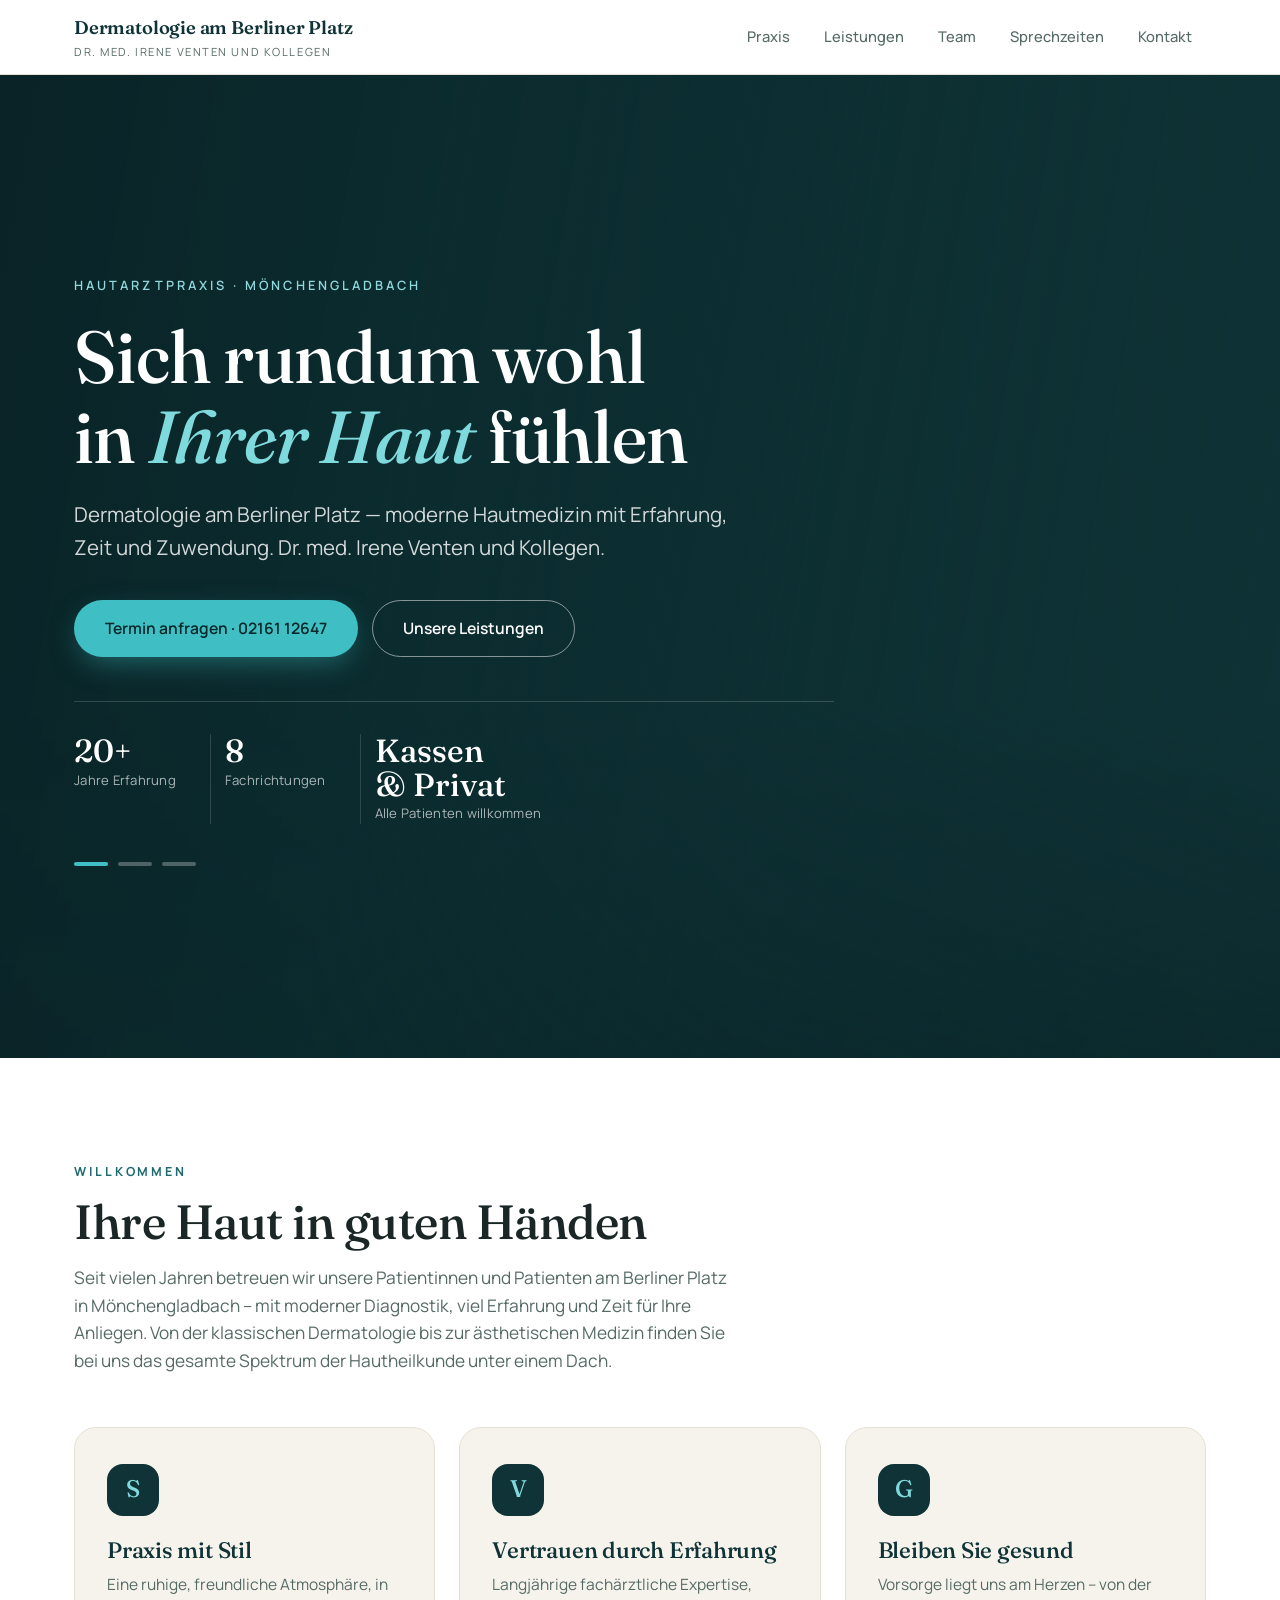
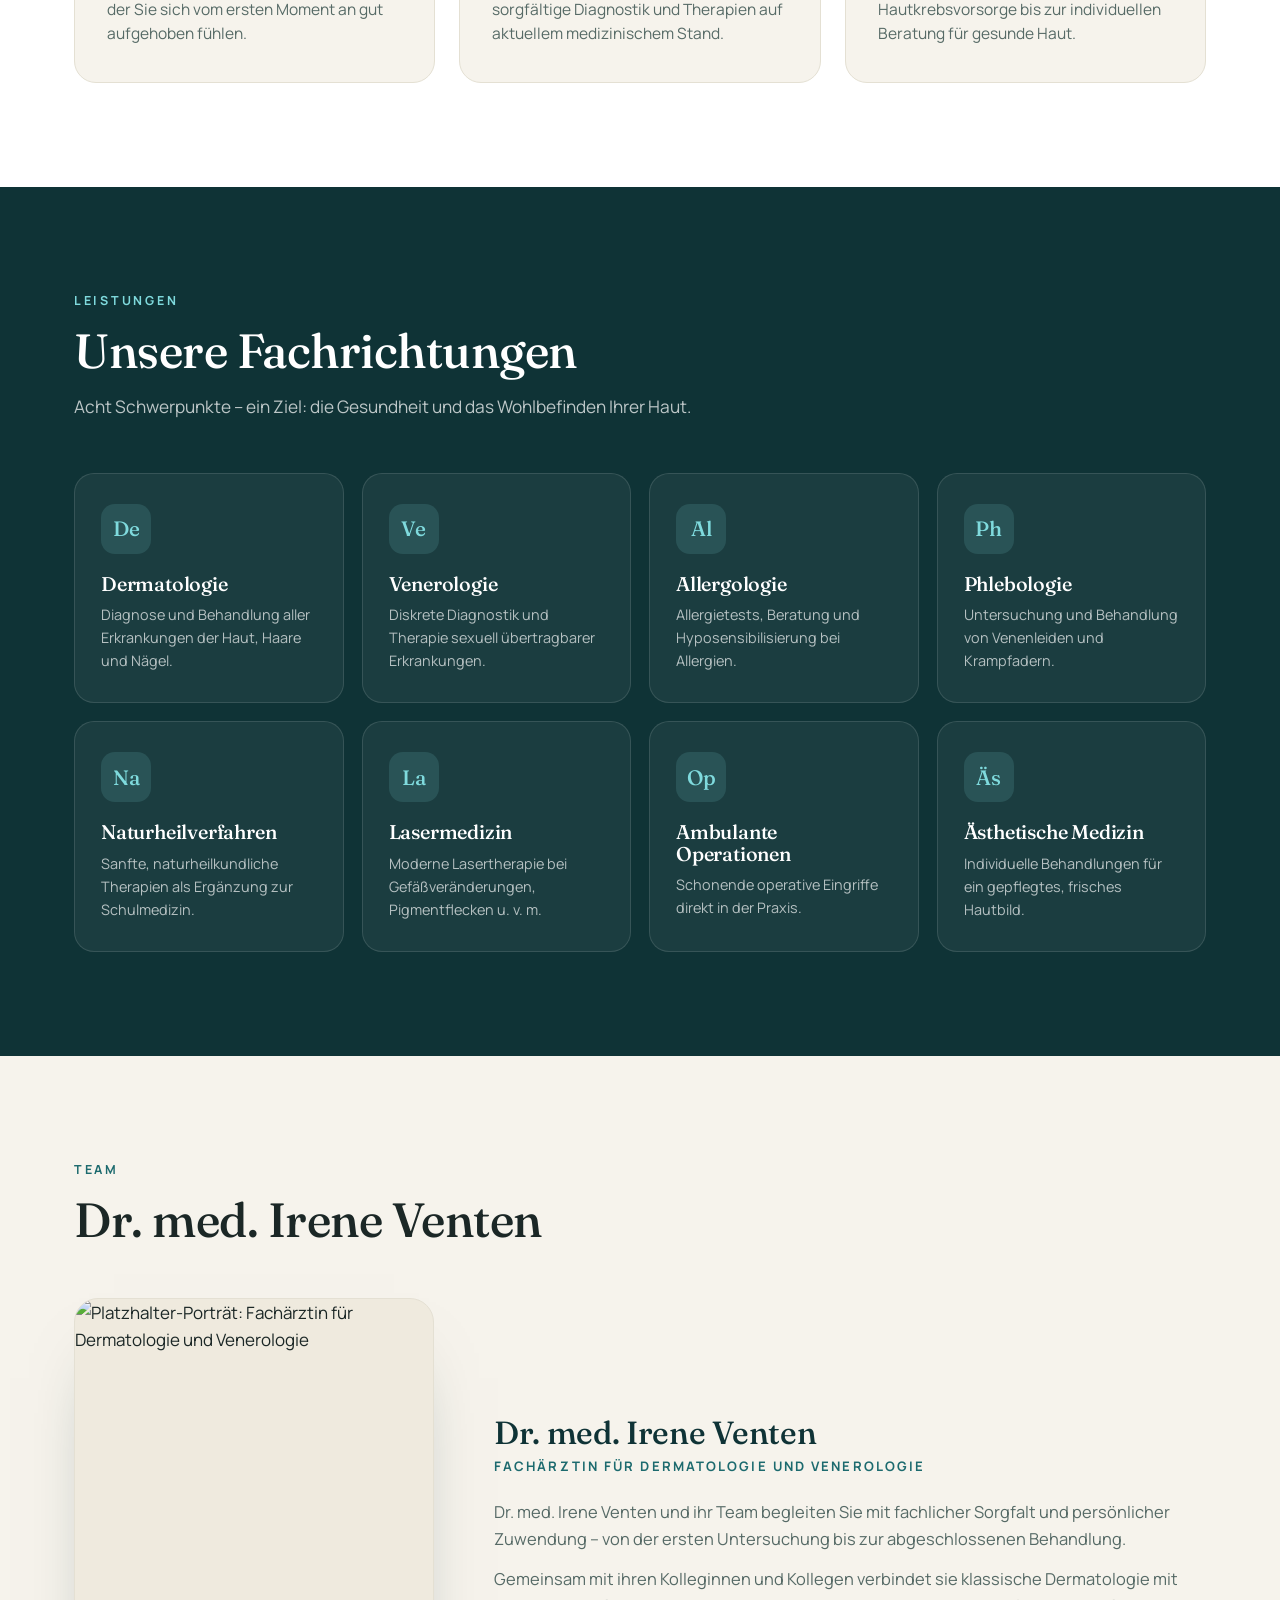
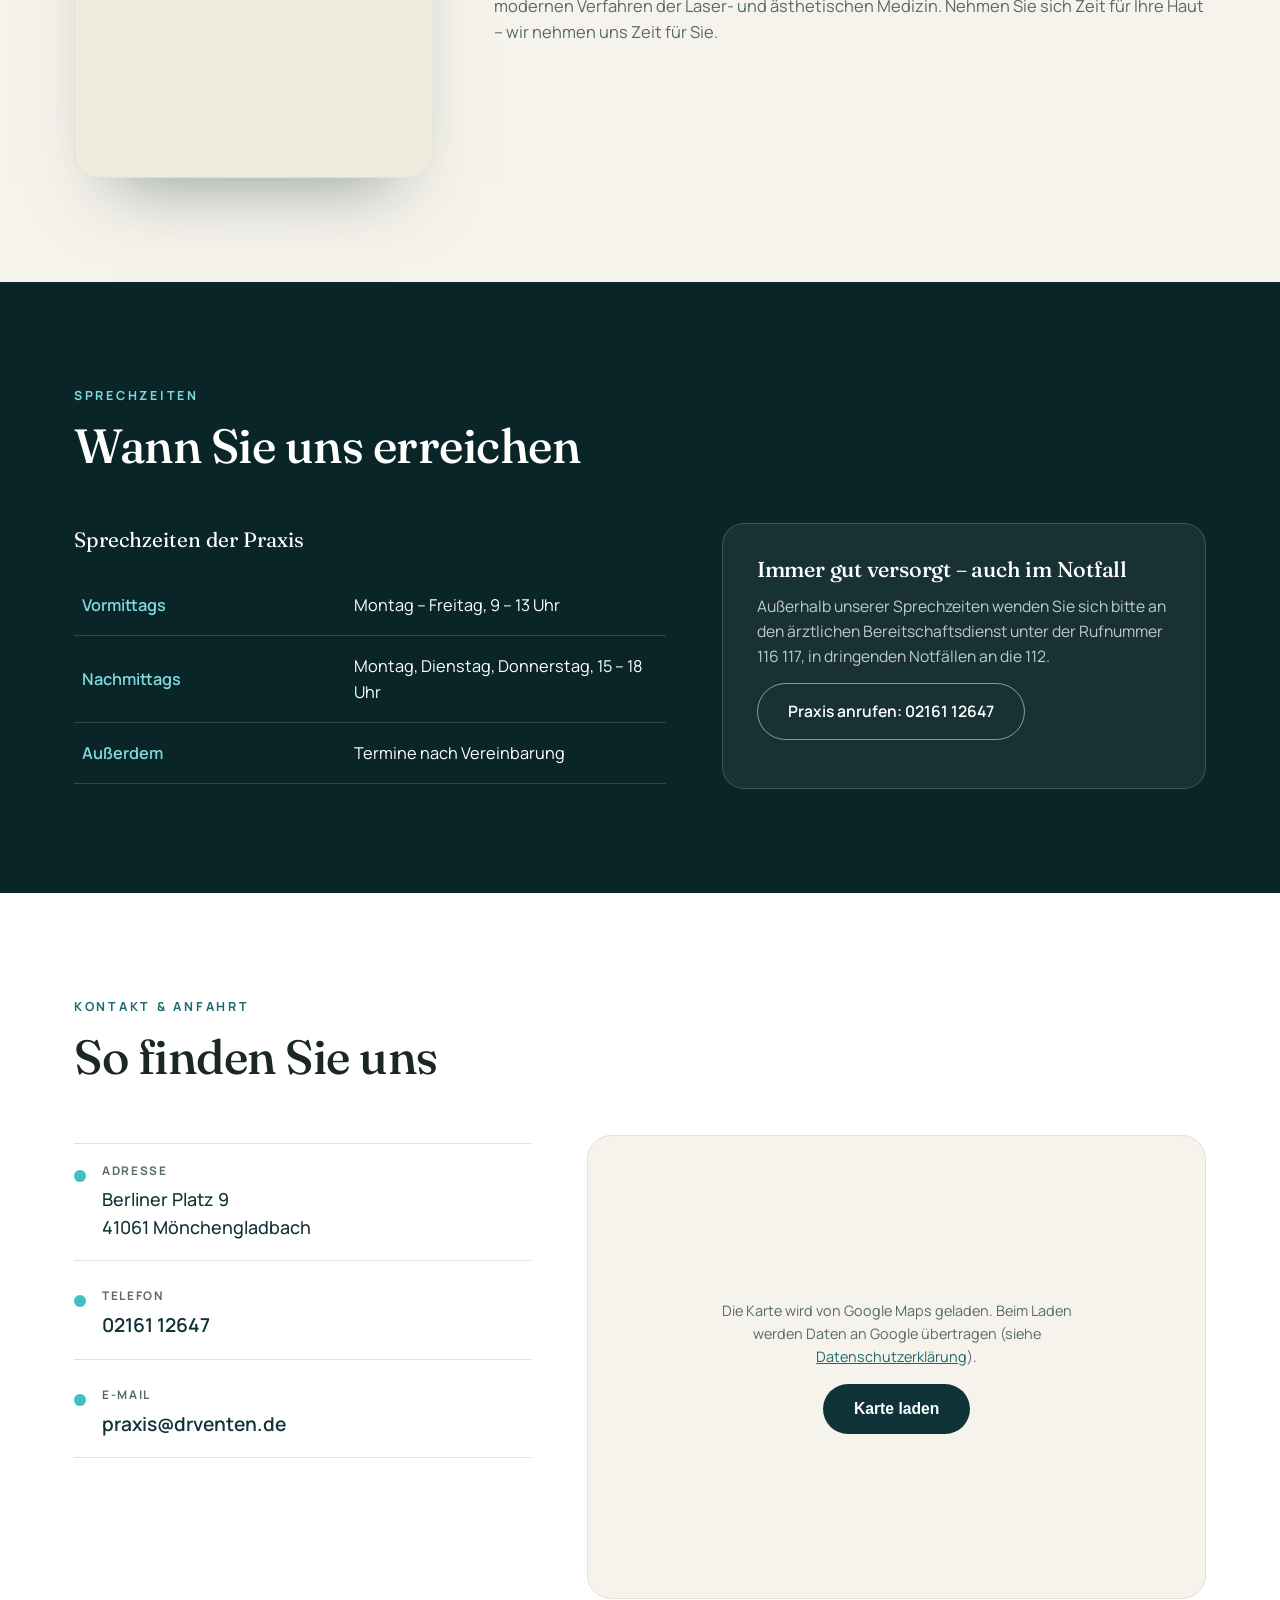
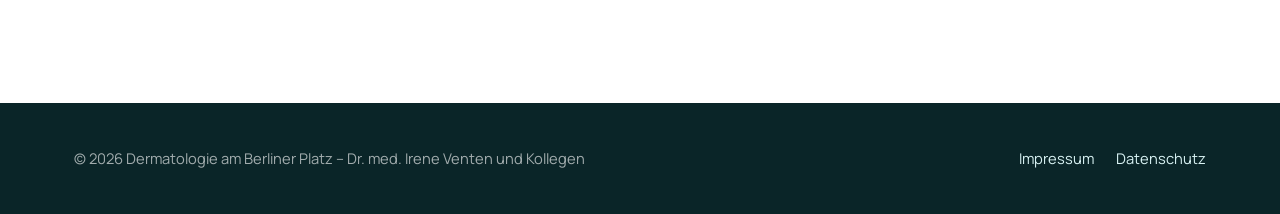
==== commit d04e46d6: "Hero-Bilder: hell & sichtbar; Porträts als Stock-Platzhalter - Entwurf 1: heller, sichtbarer Foto-He" ====
--- a/entwurf-1/index.html
+++ b/entwurf-1/index.html
@@ -38,9 +38,9 @@
   <!-- Hero mit Bild-Slideshow -->
   <section class="hero" id="top" aria-label="Willkommen" data-screen-label="Hero">
     <div class="hero-bg" aria-hidden="true">
-      <img src="assets/hero1.jpg" alt="">
-      <img src="assets/hero2.jpg" alt="">
-      <img src="assets/hero3.jpg" alt="">
+      <img src="https://images.unsplash.com/photo-1631217868264-e5b90bb7e133?auto=format&fit=crop&w=2000&q=80" alt="">
+      <img src="https://images.unsplash.com/photo-1512290923902-8a9f81dc236c?auto=format&fit=crop&w=2000&q=80" alt="">
+      <img src="https://images.unsplash.com/photo-1600334089648-b0d9d3028eb2?auto=format&fit=crop&w=2000&q=80" alt="">
     </div>
     <div class="hero-overlay" aria-hidden="true"></div>
     <div class="container hero-inner">
@@ -124,7 +124,7 @@
       </div>
       <div class="team-grid">
         <div class="portrait reveal">
-          <img src="assets/portrait-venten.jpg" alt="Dr. med. Irene Venten, Fachärztin für Dermatologie und Venerologie">
+          <img src="https://images.unsplash.com/photo-1559839734-2b71ea197ec2?auto=format&fit=crop&w=900&q=80" alt="Platzhalter-Porträt: Fachärztin für Dermatologie und Venerologie">
         </div>
         <div class="team-text reveal">
           <h3>Dr. med. Irene Venten</h3>
--- a/entwurf-1/styles.css
+++ b/entwurf-1/styles.css
@@ -45,12 +45,12 @@
 /* Hero — Duotone-Foto, kräftig */
 .hero{position:relative;overflow:hidden;background:var(--petrol);color:#fff;min-height:92vh;display:flex;align-items:center}
 .hero-bg{position:absolute;inset:0;background:var(--petrol)}
-.hero-bg img{position:absolute;inset:0;width:100%;height:100%;object-fit:cover;opacity:0;filter:saturate(.55) contrast(1.06);mix-blend-mode:luminosity;transform:scale(1.06);transition:opacity 1.5s ease}
-.hero-bg img.is-active{opacity:.6;animation:heroZoom 9s ease-out forwards}
+.hero-bg img{position:absolute;inset:0;width:100%;height:100%;object-fit:cover;opacity:0;filter:saturate(1.02) contrast(1.02);transform:scale(1.06);transition:opacity 1.5s ease}
+.hero-bg img.is-active{opacity:1;animation:heroZoom 12s ease-out forwards}
 @keyframes heroZoom{from{transform:scale(1.06)}to{transform:scale(1.14)}}
 .hero-overlay{position:absolute;inset:0;background:
-  radial-gradient(120% 130% at 80% 10%,rgba(63,191,196,.18),transparent 55%),
-  linear-gradient(105deg,rgba(10,37,40,.94) 0%,rgba(15,51,54,.86) 42%,rgba(15,51,54,.5) 100%)}
+  linear-gradient(100deg,rgba(9,34,37,.92) 0%,rgba(11,42,45,.8) 32%,rgba(11,42,45,.34) 62%,rgba(11,42,45,.05) 100%),
+  linear-gradient(0deg,rgba(9,34,37,.5) 0%,rgba(9,34,37,0) 36%)}
 .hero .container{position:relative;width:100%}
 .hero-inner{display:block;padding-top:96px;padding-bottom:88px}
 .hero-content{max-width:760px}
